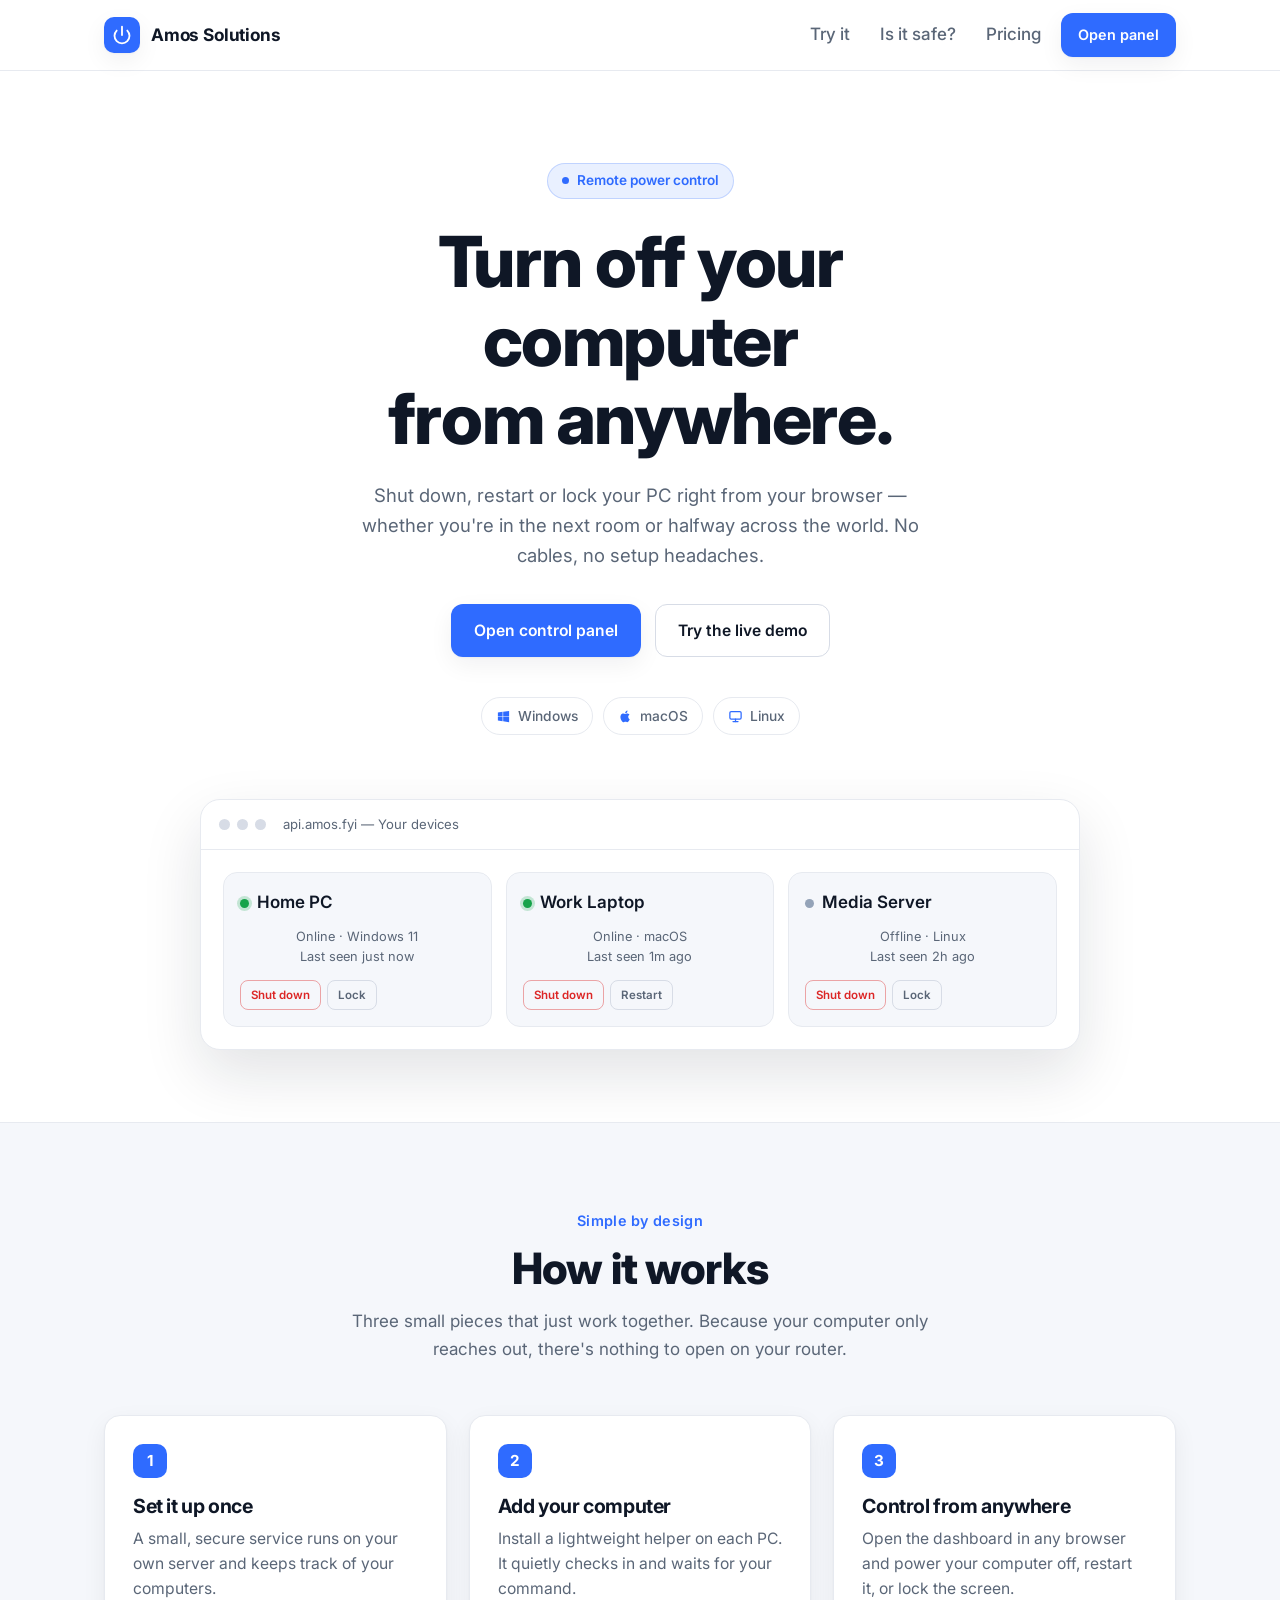
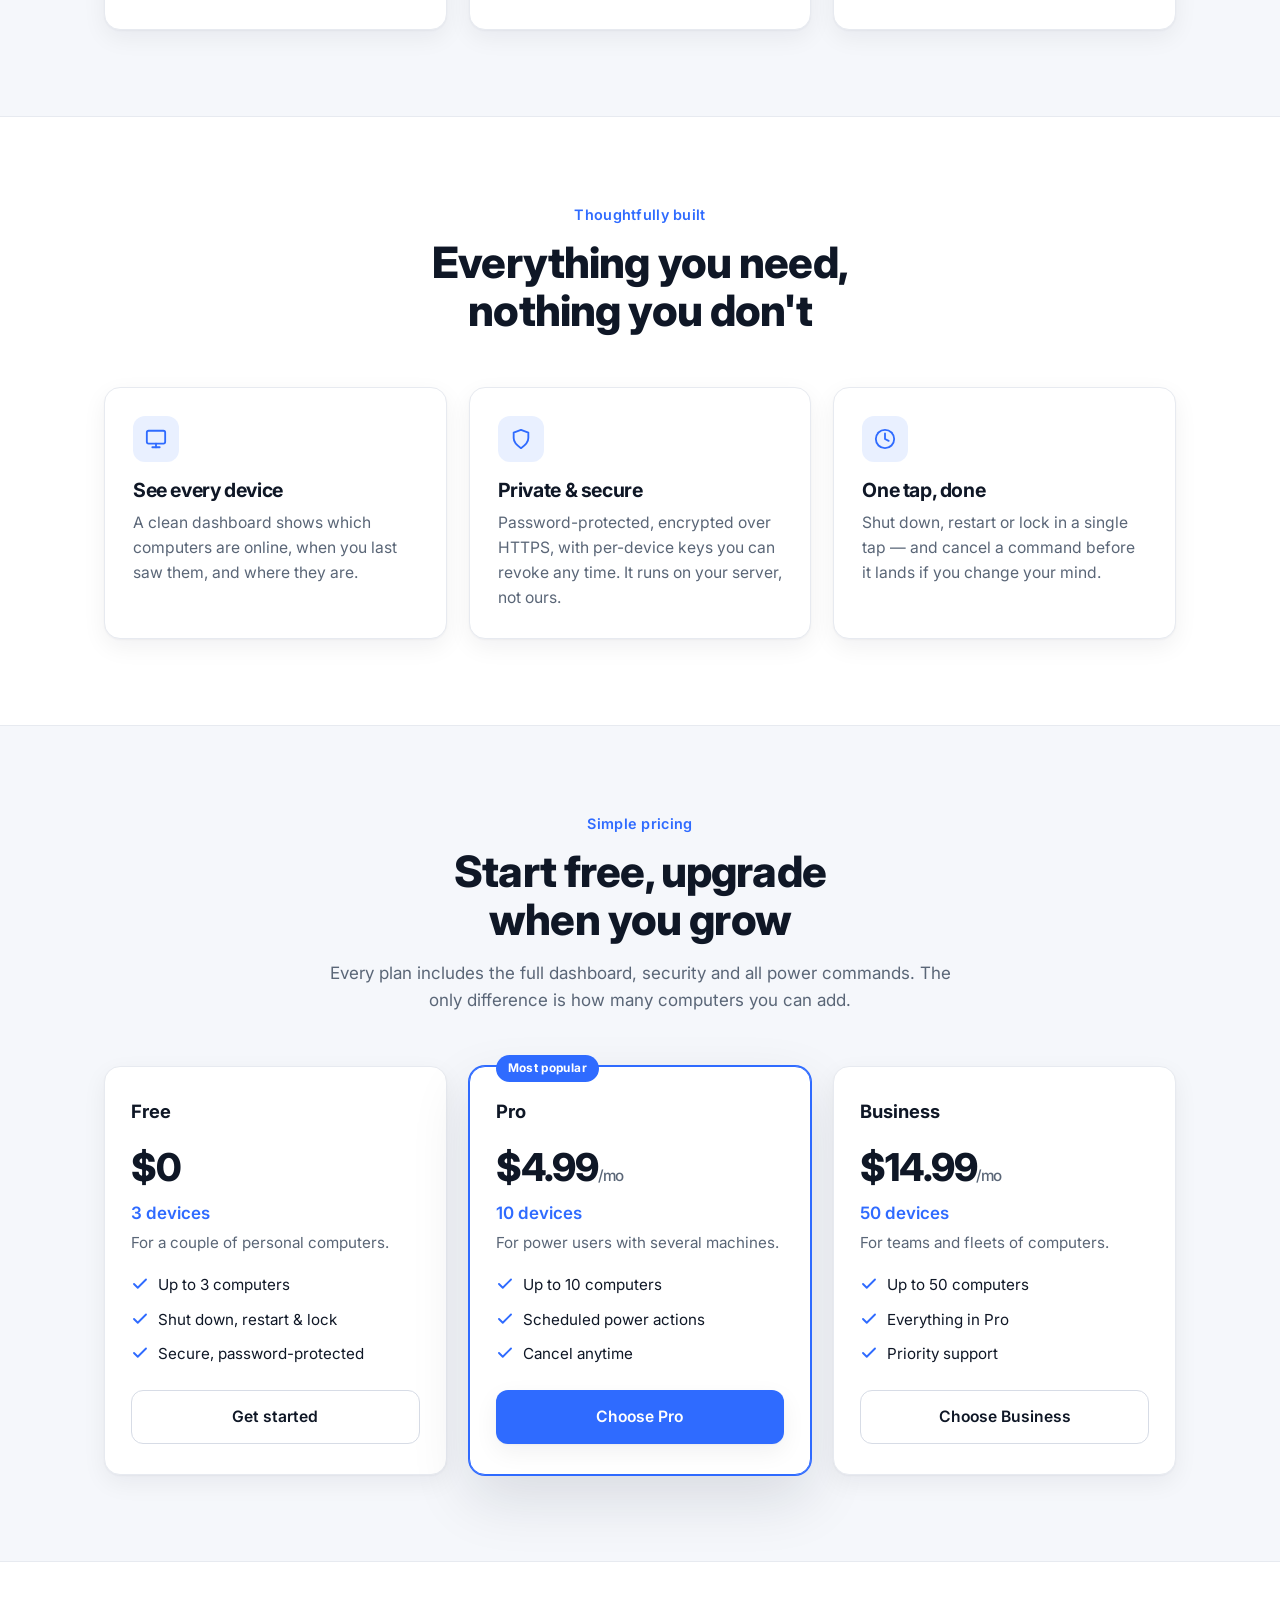
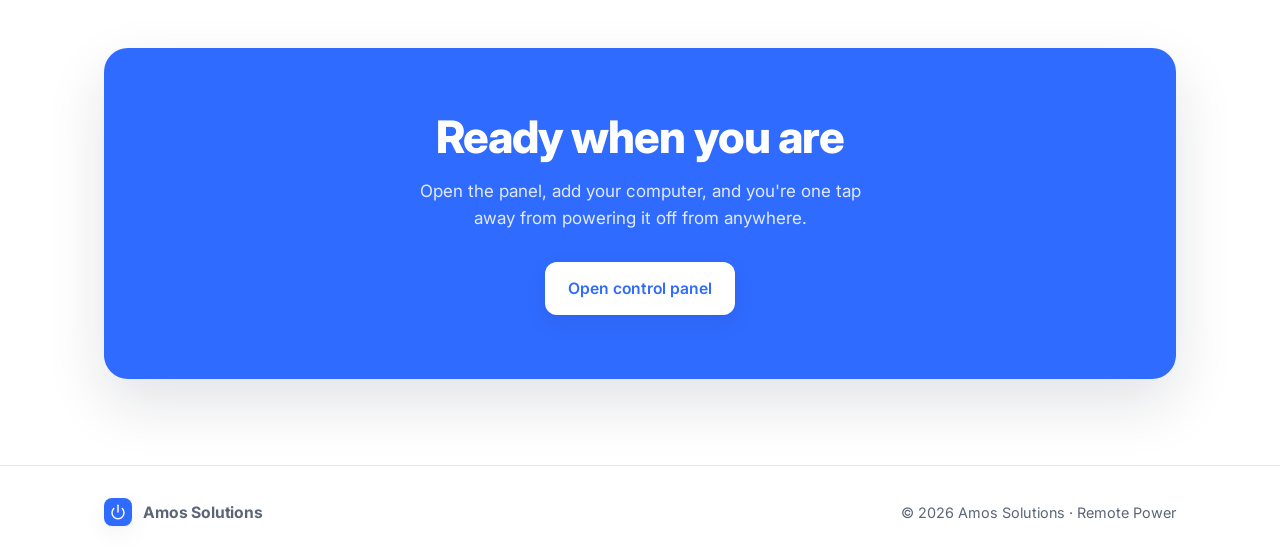
==== website/index.html @ 2cd3c886 "Add interactive "Try it" demo to the site New website/demo.html: a client-side sandbox so visitors c" ====
<!doctype html>
<html lang="en">
<head>
<meta charset="utf-8">
<meta name="viewport" content="width=device-width, initial-scale=1, viewport-fit=cover">
<title>Amos Solutions — Remote Power</title>
<meta name="description" content="Remote Power by Amos Solutions: shut down, restart or lock your computer from anywhere, right from your browser. Simple, secure, cross-platform.">

<link rel="preconnect" href="https://fonts.googleapis.com">
<link rel="preconnect" href="https://fonts.gstatic.com" crossorigin>
<link rel="stylesheet" href="https://fonts.googleapis.com/css2?family=Inter:wght@400;500;600;700;800&display=swap">

<style>
    :root {
        --bg: #ffffff;
        --bg-soft: #f5f7fb;
        --surface: #ffffff;
        --border: #e7eaf0;
        --border-strong: #d7dce6;
        --text: #0f1726;
        --muted: #5a6677;
        --accent: #2f6bff;
        --accent-hover: #1f55e6;
        --accent-soft: rgba(47, 107, 255, 0.10);
        --on: #16a34a;
        --shadow: 0 1px 2px rgba(16, 24, 40, 0.04), 0 8px 24px rgba(16, 24, 40, 0.06);
        --shadow-lg: 0 24px 60px rgba(16, 24, 40, 0.12);
        --radius: 16px;
        --wrap: 1120px;
        --font: "Inter", -apple-system, BlinkMacSystemFont, "Segoe UI", Roboto, sans-serif;
    }

    @media (prefers-color-scheme: dark) {
        :root {
            --bg: #0b0f17;
            --bg-soft: #0f1621;
            --surface: #121a27;
            --border: rgba(255, 255, 255, 0.08);
            --border-strong: rgba(255, 255, 255, 0.16);
            --text: #e9eef6;
            --muted: #9aa7b8;
            --accent: #5b8cff;
            --accent-hover: #7aa2ff;
            --accent-soft: rgba(91, 140, 255, 0.14);
            --shadow: 0 1px 2px rgba(0, 0, 0, 0.3), 0 8px 24px rgba(0, 0, 0, 0.35);
            --shadow-lg: 0 24px 60px rgba(0, 0, 0, 0.5);
        }
    }

    * { box-sizing: border-box; }

    html { scroll-behavior: smooth; }

    body {
        margin: 0;
        background: var(--bg);
        color: var(--text);
        font-family: var(--font);
        font-size: 17px;
        line-height: 1.6;
        -webkit-font-smoothing: antialiased;
        overflow-x: hidden;
    }

    a { color: inherit; text-decoration: none; }
    :focus-visible { outline: 2px solid var(--accent); outline-offset: 3px; border-radius: 8px; }

    h1, h2, h3 { margin: 0; line-height: 1.12; letter-spacing: -0.02em; text-wrap: balance; }

    .wrap { max-width: var(--wrap); margin: 0 auto; padding-inline: 24px; }

    /* ---------- Buttons ---------- */

    .btn {
        display: inline-flex;
        align-items: center;
        justify-content: center;
        gap: 9px;
        font-family: inherit;
        font-weight: 600;
        font-size: 0.98rem;
        padding: 13px 22px;
        border-radius: 12px;
        border: 1px solid transparent;
        cursor: pointer;
        transition: background 0.15s, border-color 0.15s, transform 0.12s, box-shadow 0.15s;
        white-space: nowrap;
    }
    .btn svg { width: 18px; height: 18px; }

    .btn-primary { color: #fff; background: var(--accent); box-shadow: var(--shadow); }
    .btn-primary:hover { background: var(--accent-hover); transform: translateY(-1px); }

    .btn-ghost { color: var(--text); background: var(--surface); border-color: var(--border-strong); }
    .btn-ghost:hover { border-color: var(--accent); color: var(--accent); }

    .btn-sm { padding: 9px 16px; font-size: 0.9rem; }

    /* ---------- Header ---------- */

    header {
        position: sticky;
        top: 0;
        z-index: 20;
        background: color-mix(in srgb, var(--bg) 82%, transparent);
        backdrop-filter: blur(14px);
        border-bottom: 1px solid var(--border);
    }
    .nav { display: flex; align-items: center; justify-content: space-between; height: 70px; }

    .brand { display: flex; align-items: center; gap: 11px; font-weight: 700; font-size: 1.08rem; letter-spacing: -0.01em; }
    .brand .mark {
        display: grid; place-items: center;
        width: 36px; height: 36px; border-radius: 10px;
        color: #fff; background: var(--accent);
        box-shadow: var(--shadow);
    }
    .nav-right { display: flex; align-items: center; gap: 10px; }
    .nav-right .link { color: var(--muted); font-weight: 500; padding: 8px 10px; }
    .nav-right .link:hover { color: var(--text); }

    /* ---------- Hero ---------- */

    .hero { padding: 92px 0 72px; text-align: center; }

    .badge {
        display: inline-flex; align-items: center; gap: 8px;
        padding: 6px 14px; border-radius: 999px;
        background: var(--accent-soft); color: var(--accent);
        font-size: 0.85rem; font-weight: 600;
        border: 1px solid color-mix(in srgb, var(--accent) 22%, transparent);
    }
    .badge .dot { width: 7px; height: 7px; border-radius: 50%; background: var(--accent); }

    .hero h1 {
        font-size: clamp(2.5rem, 6.5vw, 4.4rem);
        font-weight: 800;
        margin: 24px auto 0;
        max-width: 14ch;
    }
    .hero .lede {
        max-width: 600px; margin: 22px auto 0;
        color: var(--muted); font-size: 1.16rem;
    }
    .cta-row { display: flex; flex-wrap: wrap; gap: 14px; justify-content: center; margin-top: 34px; }

    .platforms {
        display: flex; flex-wrap: wrap; gap: 10px; justify-content: center;
        margin-top: 40px;
    }
    .chip {
        display: inline-flex; align-items: center; gap: 7px;
        padding: 7px 14px; border-radius: 999px;
        border: 1px solid var(--border); background: var(--surface);
        color: var(--muted); font-size: 0.86rem; font-weight: 500;
    }
    .chip svg { width: 15px; height: 15px; color: var(--accent); }

    /* ---------- App preview mock ---------- */

    .preview {
        max-width: 880px; margin: 64px auto 0;
        background: var(--surface);
        border: 1px solid var(--border);
        border-radius: 20px;
        box-shadow: var(--shadow-lg);
        overflow: hidden;
    }
    .preview-bar {
        display: flex; align-items: center; gap: 7px;
        padding: 14px 18px; border-bottom: 1px solid var(--border);
    }
    .preview-bar i { width: 11px; height: 11px; border-radius: 50%; background: var(--border-strong); display: inline-block; }
    .preview-bar span { margin-left: 10px; color: var(--muted); font-size: 0.82rem; }
    .preview-body { padding: 22px; display: grid; gap: 14px; grid-template-columns: repeat(3, 1fr); }
    .mini {
        border: 1px solid var(--border); border-radius: 14px; padding: 16px;
        background: var(--bg-soft);
    }
    .mini .top { display: flex; align-items: center; gap: 8px; font-weight: 600; margin-bottom: 10px; }
    .mini .live { width: 9px; height: 9px; border-radius: 50%; background: var(--on); box-shadow: 0 0 0 3px color-mix(in srgb, var(--on) 22%, transparent); }
    .mini .meta { color: var(--muted); font-size: 0.8rem; line-height: 1.6; }
    .mini .btns { display: flex; gap: 6px; margin-top: 12px; }
    .mini .tag { font-size: 0.72rem; font-weight: 600; padding: 5px 10px; border-radius: 8px; border: 1px solid var(--border-strong); color: var(--muted); }
    .mini .tag.danger { color: #dc2626; border-color: color-mix(in srgb, #dc2626 40%, transparent); }

    /* ---------- Sections ---------- */

    section.block { padding: 86px 0; }
    section.alt { background: var(--bg-soft); border-block: 1px solid var(--border); }

    .section-head { text-align: center; max-width: 640px; margin: 0 auto 52px; }
    .section-head .kicker { color: var(--accent); font-weight: 600; font-size: 0.9rem; letter-spacing: 0.02em; }
    .section-head h2 { font-size: clamp(1.9rem, 4.5vw, 2.7rem); font-weight: 800; margin-top: 12px; }
    .section-head p { color: var(--muted); margin: 16px 0 0; }

    .grid3 { display: grid; gap: 22px; grid-template-columns: repeat(3, 1fr); }

    .card {
        background: var(--surface); border: 1px solid var(--border);
        border-radius: var(--radius); padding: 28px; box-shadow: var(--shadow);
    }
    .card .ic {
        width: 46px; height: 46px; border-radius: 12px;
        display: grid; place-items: center;
        background: var(--accent-soft); color: var(--accent);
        margin-bottom: 18px;
    }
    .card h3 { font-size: 1.22rem; font-weight: 700; margin-bottom: 8px; }
    .card p { color: var(--muted); margin: 0; font-size: 0.98rem; }

    .step-num {
        display: inline-grid; place-items: center;
        width: 34px; height: 34px; border-radius: 10px;
        background: var(--accent); color: #fff;
        font-weight: 700; font-size: 0.95rem; margin-bottom: 18px;
    }

    /* ---------- Pricing ---------- */

    .price-grid { display: grid; gap: 22px; grid-template-columns: repeat(3, 1fr); align-items: stretch; }

    .tier {
        position: relative;
        background: var(--surface);
        border: 1px solid var(--border);
        border-radius: var(--radius);
        padding: 30px 26px;
        box-shadow: var(--shadow);
        display: flex;
        flex-direction: column;
    }
    .tier.featured { border-color: var(--accent); box-shadow: 0 0 0 1px var(--accent), var(--shadow-lg); }
    .tier .flag {
        position: absolute; top: -12px; left: 26px;
        background: var(--accent); color: #fff;
        font-size: 0.74rem; font-weight: 700; letter-spacing: 0.03em;
        padding: 4px 12px; border-radius: 999px;
    }
    .tier .t-name { font-weight: 700; font-size: 1.15rem; }
    .tier .t-price { font-size: 2.4rem; font-weight: 800; letter-spacing: -0.03em; margin: 10px 0 2px; }
    .tier .t-price span { font-size: 0.95rem; font-weight: 500; color: var(--muted); }
    .tier .t-devices { color: var(--accent); font-weight: 600; margin-bottom: 4px; }
    .tier .t-blurb { color: var(--muted); font-size: 0.95rem; }
    .tier ul { list-style: none; padding: 0; margin: 18px 0 24px; display: grid; gap: 10px; }
    .tier li { display: flex; align-items: flex-start; gap: 9px; color: var(--text); font-size: 0.95rem; }
    .tier li svg { width: 18px; height: 18px; color: var(--accent); flex-shrink: 0; margin-top: 2px; }
    .tier .btn { margin-top: auto; width: 100%; }

    @media (max-width: 820px) { .price-grid { grid-template-columns: 1fr; } }

    /* ---------- Final CTA ---------- */

    .cta-band {
        text-align: center;
        background: var(--accent);
        border-radius: 24px;
        padding: 64px 28px;
        box-shadow: var(--shadow-lg);
    }
    .cta-band h2 { color: #fff; font-size: clamp(1.9rem, 4.5vw, 2.8rem); font-weight: 800; }
    .cta-band p { color: rgba(255, 255, 255, 0.86); max-width: 480px; margin: 16px auto 30px; }
    .cta-band .btn-primary { background: #fff; color: var(--accent); }
    .cta-band .btn-primary:hover { background: #f1f4ff; }

    /* ---------- Footer ---------- */

    footer { border-top: 1px solid var(--border); padding: 32px 0; color: var(--muted); font-size: 0.9rem; }
    .foot { display: flex; justify-content: space-between; align-items: center; flex-wrap: wrap; gap: 12px; }
    .foot .brand { font-size: 0.98rem; }
    .foot .mark { width: 28px; height: 28px; border-radius: 8px; }

    @media (max-width: 820px) {
        .grid3 { grid-template-columns: 1fr; }
        .preview-body { grid-template-columns: 1fr; }
        .nav-right .hide-sm { display: none; }
        .hero { padding: 64px 0 48px; }
        section.block { padding: 60px 0; }
    }
</style>
</head>
<body>

<header>
    <div class="wrap nav">
        <a class="brand" href="#">
            <span class="mark">
                <svg width="20" height="20" viewBox="0 0 24 24" fill="none" stroke="currentColor"
                     stroke-width="2.2" stroke-linecap="round" stroke-linejoin="round">
                    <path d="M18.36 6.64a9 9 0 1 1-12.73 0"></path><line x1="12" y1="2" x2="12" y2="12"></line>
                </svg>
            </span>
            Amos Solutions
        </a>
        <div class="nav-right">
            <a class="link hide-sm" href="demo.html">Try it</a>
            <a class="link hide-sm" href="how-it-works.html">Is it safe?</a>
            <a class="link hide-sm" href="#pricing">Pricing</a>
            <a class="btn btn-primary btn-sm" href="https://api.amos.fyi">Open panel</a>
        </div>
    </div>
</header>

<main>
    <section class="hero">
        <div class="wrap">
            <span class="badge"><span class="dot"></span> Remote power control</span>
            <h1>Turn off your computer from anywhere.</h1>
            <p class="lede">
                Shut down, restart or lock your PC right from your browser — whether
                you're in the next room or halfway across the world. No cables, no
                setup headaches.
            </p>
            <div class="cta-row">
                <a class="btn btn-primary" href="https://api.amos.fyi">Open control panel</a>
                <a class="btn btn-ghost" href="demo.html">Try the live demo</a>
            </div>
            <div class="platforms">
                <span class="chip">
                    <svg viewBox="0 0 24 24" fill="currentColor"><path d="M3 5.5 10.5 4.4v7.1H3zM3 12.5h7.5v7.1L3 18.5zM11.5 4.2 21 3v8.5h-9.5zM11.5 12.5H21V21l-9.5-1.3z"/></svg>
                    Windows
                </span>
                <span class="chip">
                    <svg viewBox="0 0 24 24" fill="currentColor"><path d="M16.3 12.5c0-2.3 1.9-3.4 2-3.5-1.1-1.6-2.8-1.8-3.4-1.8-1.4-.1-2.8.9-3.5.9s-1.8-.8-3-.8c-1.5 0-3 .9-3.8 2.3-1.6 2.8-.4 7 1.2 9.3.8 1.1 1.7 2.4 2.9 2.3 1.2 0 1.6-.8 3-.8s1.8.8 3 .7c1.2 0 2-1.1 2.8-2.2.9-1.3 1.2-2.5 1.3-2.6-.1 0-2.4-1-2.4-3.6zM14.3 5.4c.6-.8 1-1.9.9-3-1 0-2.1.7-2.8 1.5-.6.7-1.1 1.8-.9 2.9 1.1.1 2.2-.6 2.8-1.4z"/></svg>
                    macOS
                </span>
                <span class="chip">
                    <svg viewBox="0 0 24 24" fill="none" stroke="currentColor" stroke-width="2" stroke-linecap="round" stroke-linejoin="round"><rect x="3" y="4" width="18" height="12" rx="2"/><line x1="8" y1="20" x2="16" y2="20"/><line x1="12" y1="16" x2="12" y2="20"/></svg>
                    Linux
                </span>
            </div>

            <!-- lightweight product preview -->
            <div class="preview" aria-hidden="true">
                <div class="preview-bar">
                    <i></i><i></i><i></i>
                    <span>api.amos.fyi — Your devices</span>
                </div>
                <div class="preview-body">
                    <div class="mini">
                        <div class="top"><span class="live"></span> Home PC</div>
                        <div class="meta">Online · Windows 11<br>Last seen just now</div>
                        <div class="btns"><span class="tag danger">Shut down</span><span class="tag">Lock</span></div>
                    </div>
                    <div class="mini">
                        <div class="top"><span class="live"></span> Work Laptop</div>
                        <div class="meta">Online · macOS<br>Last seen 1m ago</div>
                        <div class="btns"><span class="tag danger">Shut down</span><span class="tag">Restart</span></div>
                    </div>
                    <div class="mini">
                        <div class="top"><span class="live" style="background:#94a3b8;box-shadow:none"></span> Media Server</div>
                        <div class="meta">Offline · Linux<br>Last seen 2h ago</div>
                        <div class="btns"><span class="tag danger">Shut down</span><span class="tag">Lock</span></div>
                    </div>
                </div>
            </div>
        </div>
    </section>

    <section class="block alt" id="how">
        <div class="wrap">
            <div class="section-head">
                <div class="kicker">Simple by design</div>
                <h2>How it works</h2>
                <p>Three small pieces that just work together. Because your computer
                   only reaches out, there's nothing to open on your router.</p>
            </div>
            <div class="grid3">
                <div class="card">
                    <div class="step-num">1</div>
                    <h3>Set it up once</h3>
                    <p>A small, secure service runs on your own server and keeps track
                       of your computers.</p>
                </div>
                <div class="card">
                    <div class="step-num">2</div>
                    <h3>Add your computer</h3>
                    <p>Install a lightweight helper on each PC. It quietly checks in and
                       waits for your command.</p>
                </div>
                <div class="card">
                    <div class="step-num">3</div>
                    <h3>Control from anywhere</h3>
                    <p>Open the dashboard in any browser and power your computer off,
                       restart it, or lock the screen.</p>
                </div>
            </div>
        </div>
    </section>

    <section class="block" id="features">
        <div class="wrap">
            <div class="section-head">
                <div class="kicker">Thoughtfully built</div>
                <h2>Everything you need, nothing you don't</h2>
            </div>
            <div class="grid3">
                <div class="card">
                    <div class="ic">
                        <svg width="22" height="22" viewBox="0 0 24 24" fill="none" stroke="currentColor" stroke-width="2" stroke-linecap="round" stroke-linejoin="round"><rect x="2" y="3" width="20" height="14" rx="2"/><line x1="8" y1="21" x2="16" y2="21"/><line x1="12" y1="17" x2="12" y2="21"/></svg>
                    </div>
                    <h3>See every device</h3>
                    <p>A clean dashboard shows which computers are online, when you last
                       saw them, and where they are.</p>
                </div>
                <div class="card">
                    <div class="ic">
                        <svg width="22" height="22" viewBox="0 0 24 24" fill="none" stroke="currentColor" stroke-width="2" stroke-linecap="round" stroke-linejoin="round"><path d="M12 2 4 5v6c0 5 3.5 8 8 11 4.5-3 8-6 8-11V5l-8-3z"/></svg>
                    </div>
                    <h3>Private &amp; secure</h3>
                    <p>Password-protected, encrypted over HTTPS, with per-device keys you
                       can revoke any time. It runs on your server, not ours.</p>
                </div>
                <div class="card">
                    <div class="ic">
                        <svg width="22" height="22" viewBox="0 0 24 24" fill="none" stroke="currentColor" stroke-width="2" stroke-linecap="round" stroke-linejoin="round"><circle cx="12" cy="12" r="10"/><polyline points="12 6 12 12 16 14"/></svg>
                    </div>
                    <h3>One tap, done</h3>
                    <p>Shut down, restart or lock in a single tap — and cancel a command
                       before it lands if you change your mind.</p>
                </div>
            </div>
        </div>
    </section>

    <section class="block alt" id="pricing">
        <div class="wrap">
            <div class="section-head">
                <div class="kicker">Simple pricing</div>
                <h2>Start free, upgrade when you grow</h2>
                <p>Every plan includes the full dashboard, security and all power
                   commands. The only difference is how many computers you can add.</p>
            </div>
            <div class="price-grid">
                <div class="tier">
                    <div class="t-name">Free</div>
                    <div class="t-price">$0</div>
                    <div class="t-devices">3 devices</div>
                    <div class="t-blurb">For a couple of personal computers.</div>
                    <ul>
                        <li><svg viewBox="0 0 24 24" fill="none" stroke="currentColor" stroke-width="2.5" stroke-linecap="round" stroke-linejoin="round"><polyline points="20 6 9 17 4 12"/></svg> Up to 3 computers</li>
                        <li><svg viewBox="0 0 24 24" fill="none" stroke="currentColor" stroke-width="2.5" stroke-linecap="round" stroke-linejoin="round"><polyline points="20 6 9 17 4 12"/></svg> Shut down, restart &amp; lock</li>
                        <li><svg viewBox="0 0 24 24" fill="none" stroke="currentColor" stroke-width="2.5" stroke-linecap="round" stroke-linejoin="round"><polyline points="20 6 9 17 4 12"/></svg> Secure, password-protected</li>
                    </ul>
                    <a class="btn btn-ghost" href="https://api.amos.fyi/register">Get started</a>
                </div>
                <div class="tier featured">
                    <span class="flag">Most popular</span>
                    <div class="t-name">Pro</div>
                    <div class="t-price">$4.99<span>/mo</span></div>
                    <div class="t-devices">10 devices</div>
                    <div class="t-blurb">For power users with several machines.</div>
                    <ul>
                        <li><svg viewBox="0 0 24 24" fill="none" stroke="currentColor" stroke-width="2.5" stroke-linecap="round" stroke-linejoin="round"><polyline points="20 6 9 17 4 12"/></svg> Up to 10 computers</li>
                        <li><svg viewBox="0 0 24 24" fill="none" stroke="currentColor" stroke-width="2.5" stroke-linecap="round" stroke-linejoin="round"><polyline points="20 6 9 17 4 12"/></svg> Scheduled power actions</li>
                        <li><svg viewBox="0 0 24 24" fill="none" stroke="currentColor" stroke-width="2.5" stroke-linecap="round" stroke-linejoin="round"><polyline points="20 6 9 17 4 12"/></svg> Cancel anytime</li>
                    </ul>
                    <a class="btn btn-primary" href="https://api.amos.fyi/register">Choose Pro</a>
                </div>
                <div class="tier">
                    <div class="t-name">Business</div>
                    <div class="t-price">$14.99<span>/mo</span></div>
                    <div class="t-devices">50 devices</div>
                    <div class="t-blurb">For teams and fleets of computers.</div>
                    <ul>
                        <li><svg viewBox="0 0 24 24" fill="none" stroke="currentColor" stroke-width="2.5" stroke-linecap="round" stroke-linejoin="round"><polyline points="20 6 9 17 4 12"/></svg> Up to 50 computers</li>
                        <li><svg viewBox="0 0 24 24" fill="none" stroke="currentColor" stroke-width="2.5" stroke-linecap="round" stroke-linejoin="round"><polyline points="20 6 9 17 4 12"/></svg> Everything in Pro</li>
                        <li><svg viewBox="0 0 24 24" fill="none" stroke="currentColor" stroke-width="2.5" stroke-linecap="round" stroke-linejoin="round"><polyline points="20 6 9 17 4 12"/></svg> Priority support</li>
                    </ul>
                    <a class="btn btn-ghost" href="https://api.amos.fyi/register">Choose Business</a>
                </div>
            </div>
        </div>
    </section>

    <section class="block">
        <div class="wrap">
            <div class="cta-band">
                <h2>Ready when you are</h2>
                <p>Open the panel, add your computer, and you're one tap away from
                   powering it off from anywhere.</p>
                <a class="btn btn-primary" href="https://api.amos.fyi">Open control panel</a>
            </div>
        </div>
    </section>
</main>

<footer>
    <div class="wrap foot">
        <div class="brand">
            <span class="mark">
                <svg width="16" height="16" viewBox="0 0 24 24" fill="none" stroke="currentColor" stroke-width="2.2" stroke-linecap="round" stroke-linejoin="round"><path d="M18.36 6.64a9 9 0 1 1-12.73 0"></path><line x1="12" y1="2" x2="12" y2="12"></line></svg>
            </span>
            Amos Solutions
        </div>
        <div>© 2026 Amos Solutions · Remote Power</div>
    </div>
</footer>

</body>
</html>
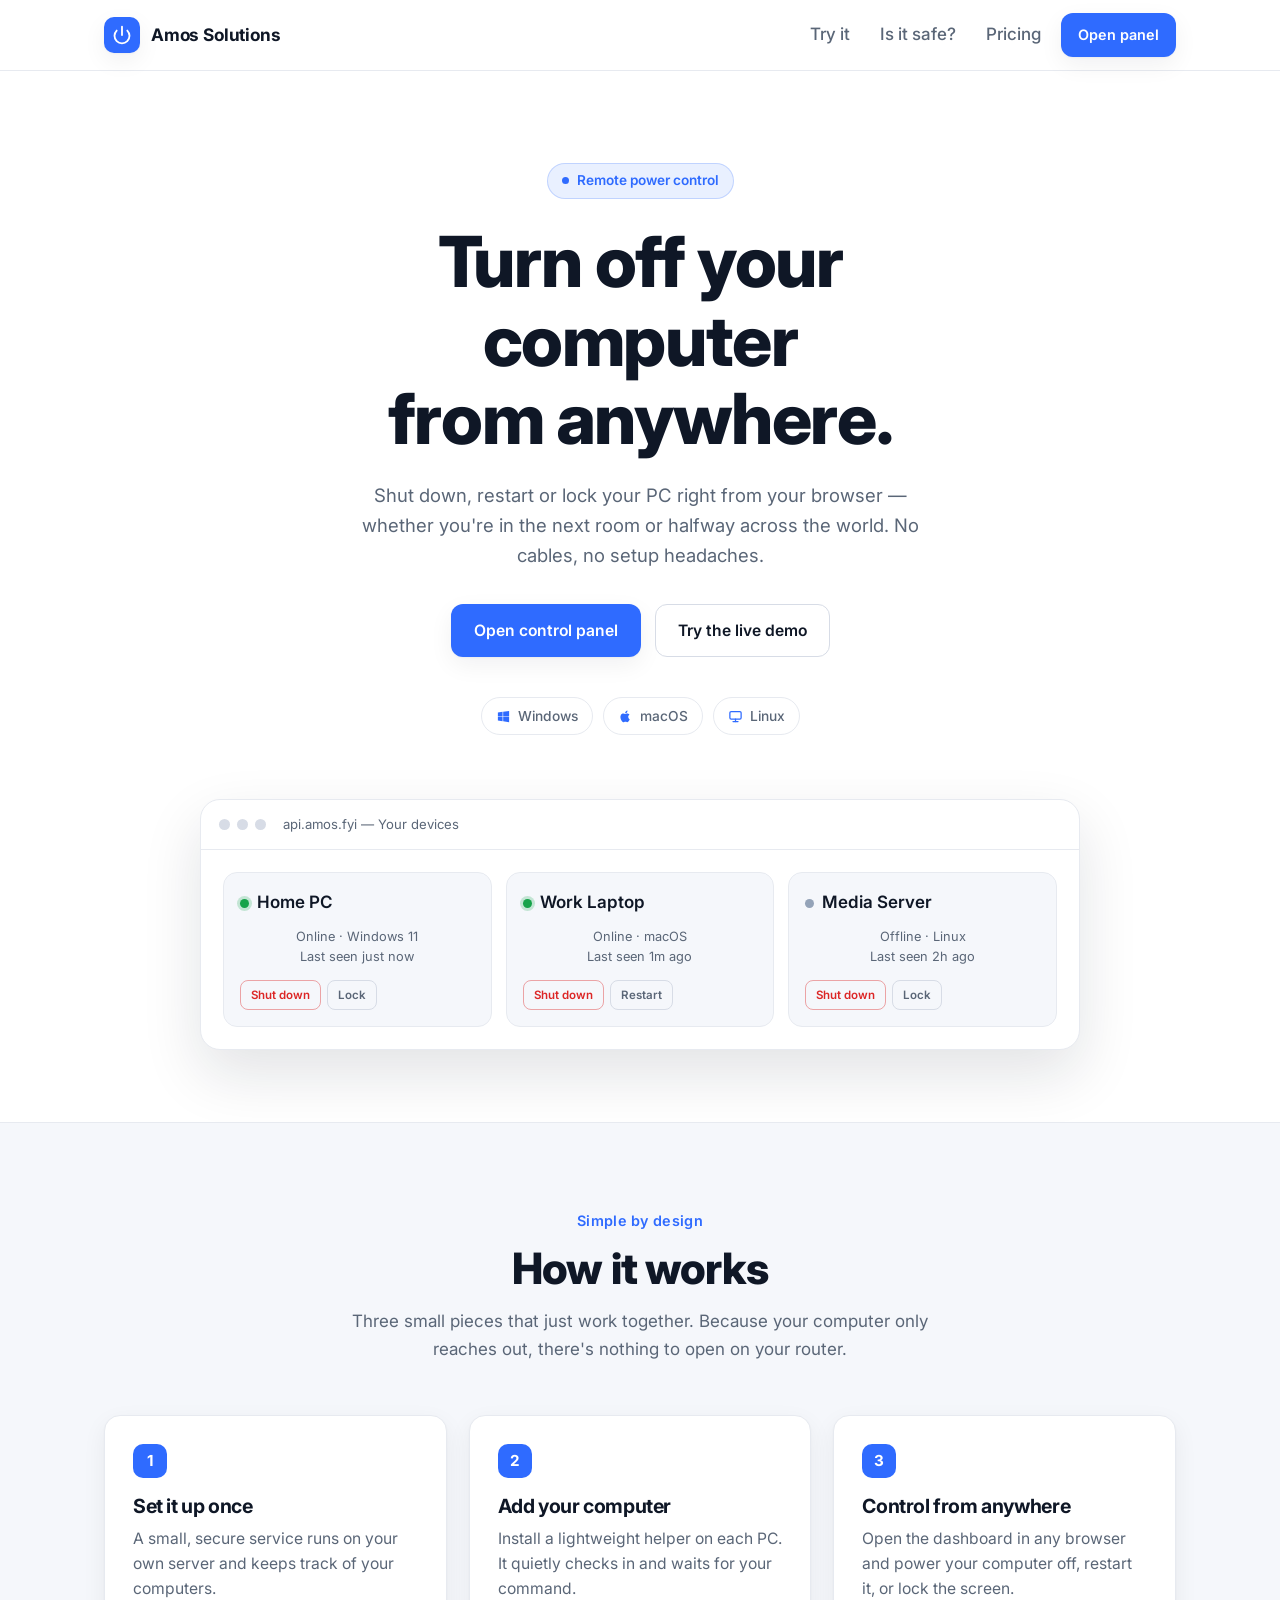
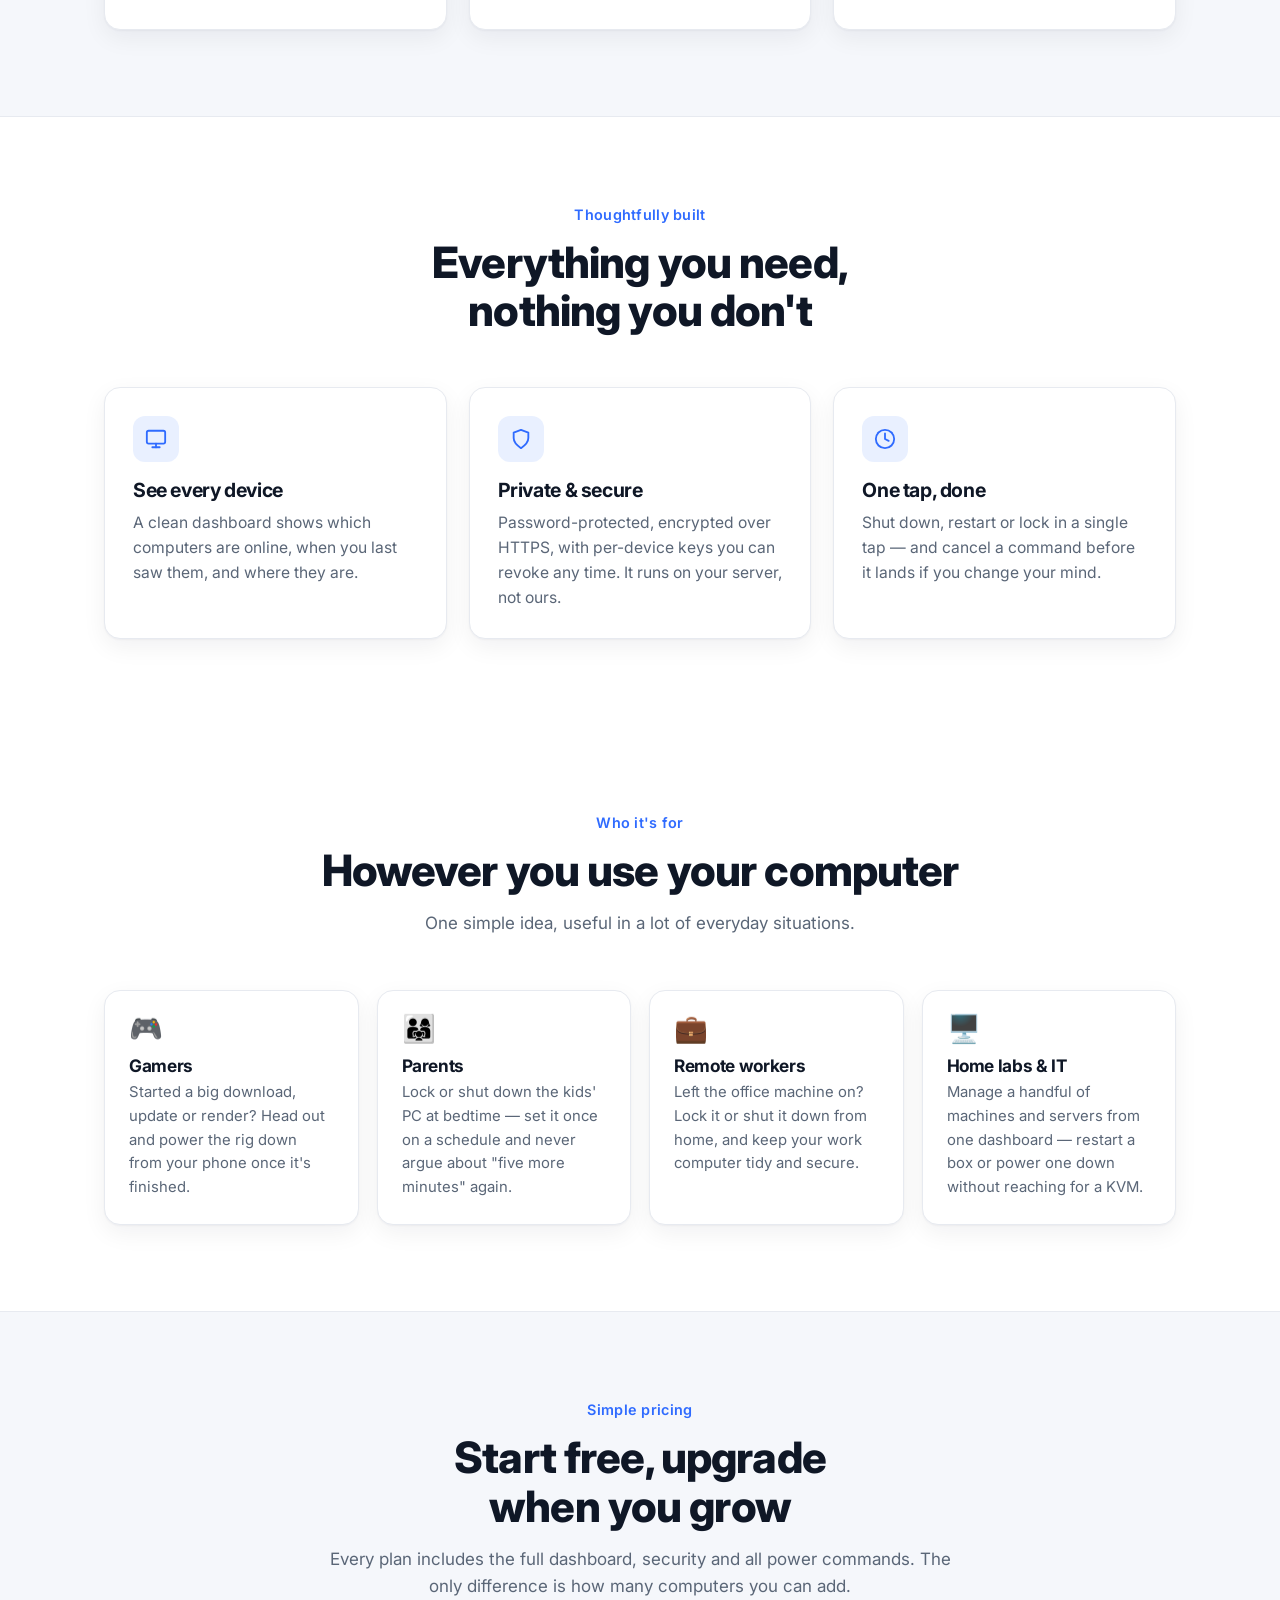
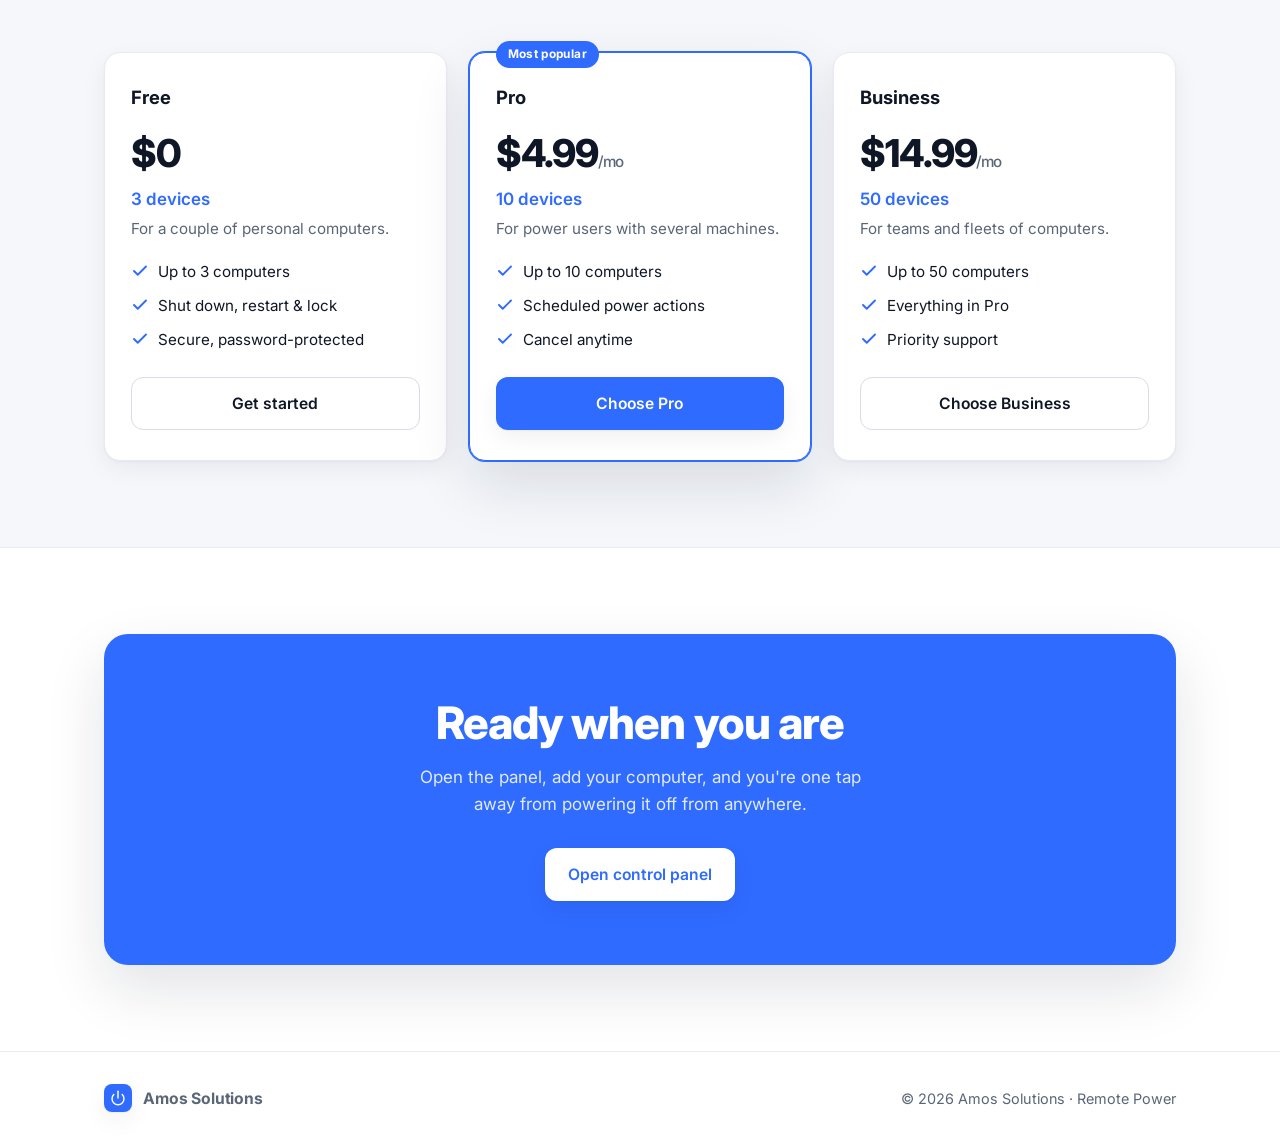
==== commit 85081b7a: "Add share previews, analytics hook, and a use-cases section Get the site ready to convert traffic be" ====
--- a/website/index.html
+++ b/website/index.html
@@ -3,6 +3,19 @@
 <head>
 <meta charset="utf-8">
 <meta name="viewport" content="width=device-width, initial-scale=1, viewport-fit=cover">
+    <link rel="icon" href="data:image/svg+xml,%3Csvg xmlns='http://www.w3.org/2000/svg' viewBox='0 0 24 24' fill='none' stroke='%232f6bff' stroke-width='2.4' stroke-linecap='round' stroke-linejoin='round'%3E%3Cpath d='M18.36 6.64a9 9 0 1 1-12.73 0'/%3E%3Cline x1='12' y1='2' x2='12' y2='12'/%3E%3C/svg%3E">
+    <meta property="og:type" content="website">
+    <meta property="og:site_name" content="Amos Solutions">
+    <meta property="og:title" content="Remote Power — Turn off your PC from anywhere">
+    <meta property="og:description" content="Shut down, restart or lock your computer from anywhere, right in your browser. Free plan, works behind any home router, encrypted.">
+    <meta property="og:url" content="https://amos.fyi/">
+    <meta property="og:image" content="https://amos.fyi/og.png">
+    <meta property="og:image:width" content="1200">
+    <meta property="og:image:height" content="630">
+    <meta name="twitter:card" content="summary_large_image">
+    <meta name="twitter:title" content="Remote Power — Turn off your PC from anywhere">
+    <meta name="twitter:description" content="Shut down, restart or lock your computer from anywhere, right in your browser. Free plan, works behind any home router, encrypted.">
+    <meta name="twitter:image" content="https://amos.fyi/og.png">
 <title>Amos Solutions — Remote Power</title>
 <meta name="description" content="Remote Power by Amos Solutions: shut down, restart or lock your computer from anywhere, right from your browser. Simple, secure, cross-platform.">
 
@@ -216,6 +229,19 @@
         font-weight: 700; font-size: 0.95rem; margin-bottom: 18px;
     }
 
+    /* ---------- Use cases ---------- */
+
+    .uc-grid { display: grid; gap: 18px; grid-template-columns: repeat(4, 1fr); }
+    .uc {
+        background: var(--surface); border: 1px solid var(--border);
+        border-radius: var(--radius); padding: 24px; box-shadow: var(--shadow);
+    }
+    .uc .emoji { font-size: 1.7rem; line-height: 1; margin-bottom: 14px; }
+    .uc h3 { font-size: 1.08rem; font-weight: 700; margin-bottom: 6px; }
+    .uc p { color: var(--muted); margin: 0; font-size: 0.93rem; }
+    @media (max-width: 900px) { .uc-grid { grid-template-columns: repeat(2, 1fr); } }
+    @media (max-width: 520px) { .uc-grid { grid-template-columns: 1fr; } }
+
     /* ---------- Pricing ---------- */
 
     .price-grid { display: grid; gap: 22px; grid-template-columns: repeat(3, 1fr); align-items: stretch; }
@@ -423,6 +449,42 @@
         </div>
     </section>
 
+    <section class="block" id="use-cases">
+        <div class="wrap">
+            <div class="section-head">
+                <div class="kicker">Who it's for</div>
+                <h2>However you use your computer</h2>
+                <p>One simple idea, useful in a lot of everyday situations.</p>
+            </div>
+            <div class="uc-grid">
+                <div class="uc">
+                    <div class="emoji">🎮</div>
+                    <h3>Gamers</h3>
+                    <p>Started a big download, update or render? Head out and power the
+                       rig down from your phone once it's finished.</p>
+                </div>
+                <div class="uc">
+                    <div class="emoji">👨‍👩‍👧</div>
+                    <h3>Parents</h3>
+                    <p>Lock or shut down the kids' PC at bedtime — set it once on a
+                       schedule and never argue about "five more minutes" again.</p>
+                </div>
+                <div class="uc">
+                    <div class="emoji">💼</div>
+                    <h3>Remote workers</h3>
+                    <p>Left the office machine on? Lock it or shut it down from home,
+                       and keep your work computer tidy and secure.</p>
+                </div>
+                <div class="uc">
+                    <div class="emoji">🖥️</div>
+                    <h3>Home labs &amp; IT</h3>
+                    <p>Manage a handful of machines and servers from one dashboard —
+                       restart a box or power one down without reaching for a KVM.</p>
+                </div>
+            </div>
+        </div>
+    </section>
+
     <section class="block alt" id="pricing">
         <div class="wrap">
             <div class="section-head">
@@ -497,5 +559,12 @@
     </div>
 </footer>
 
+    <!-- Privacy-friendly analytics via Cloudflare Web Analytics.
+         You're already on Cloudflare: either enable it in the dashboard
+         (Analytics -> Web Analytics) with one click, or paste your token below
+         and uncomment this snippet.
+    <script defer src="https://static.cloudflareinsights.com/beacon.min.js"
+            data-cf-beacon='{"token": "YOUR_CLOUDFLARE_TOKEN"}'></script>
+    -->
 </body>
 </html>
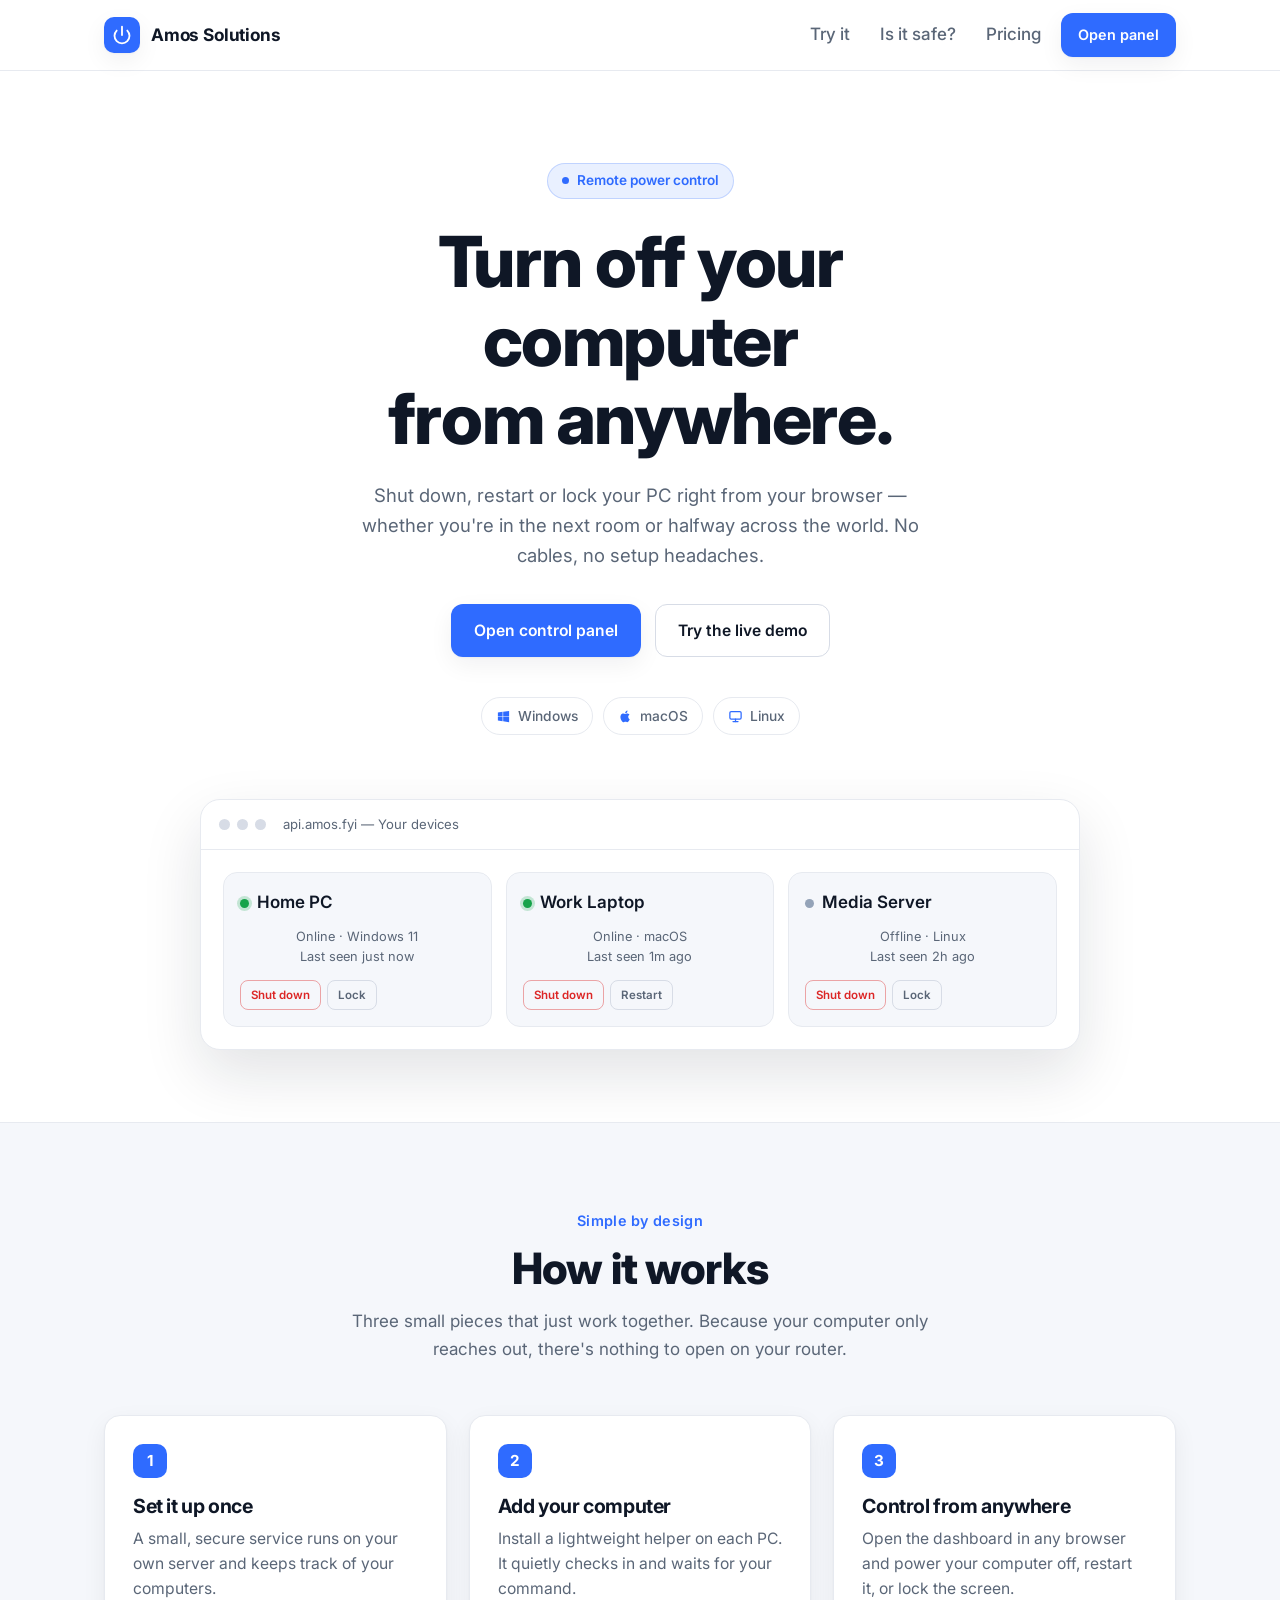
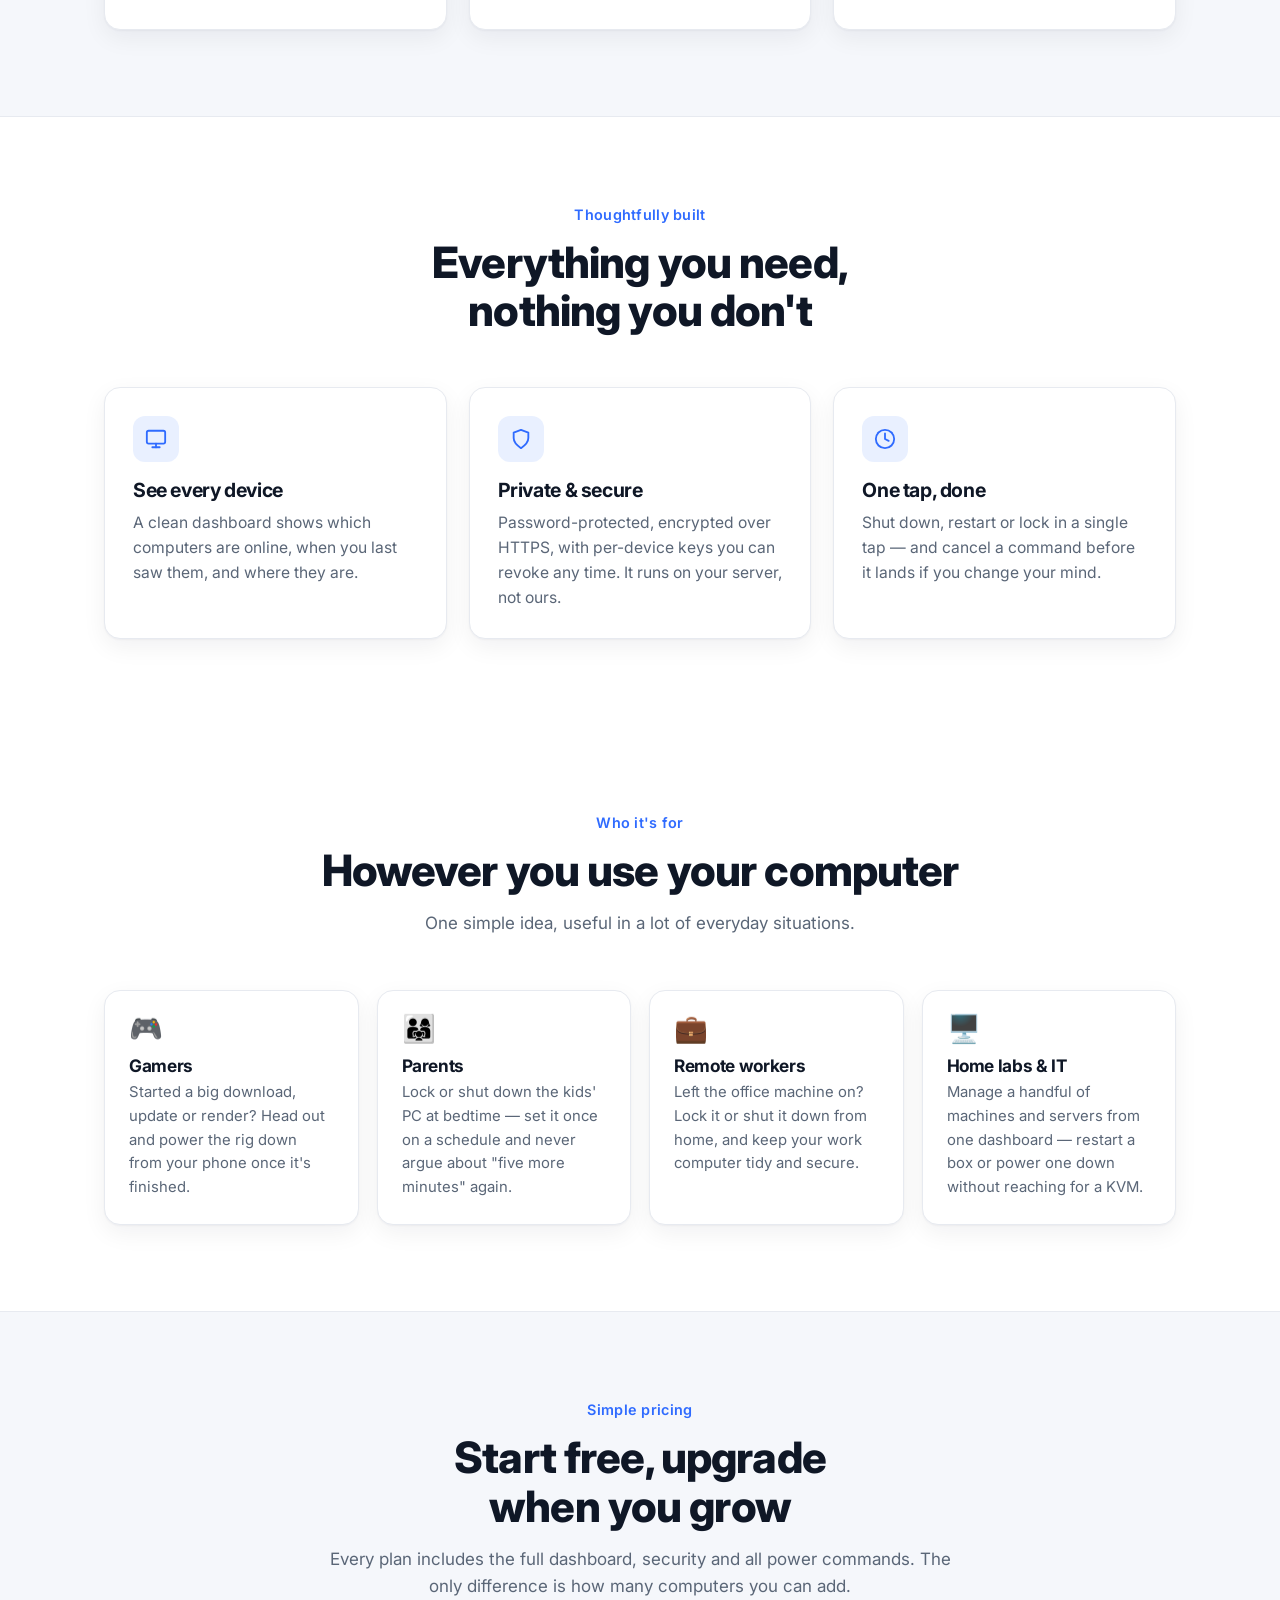
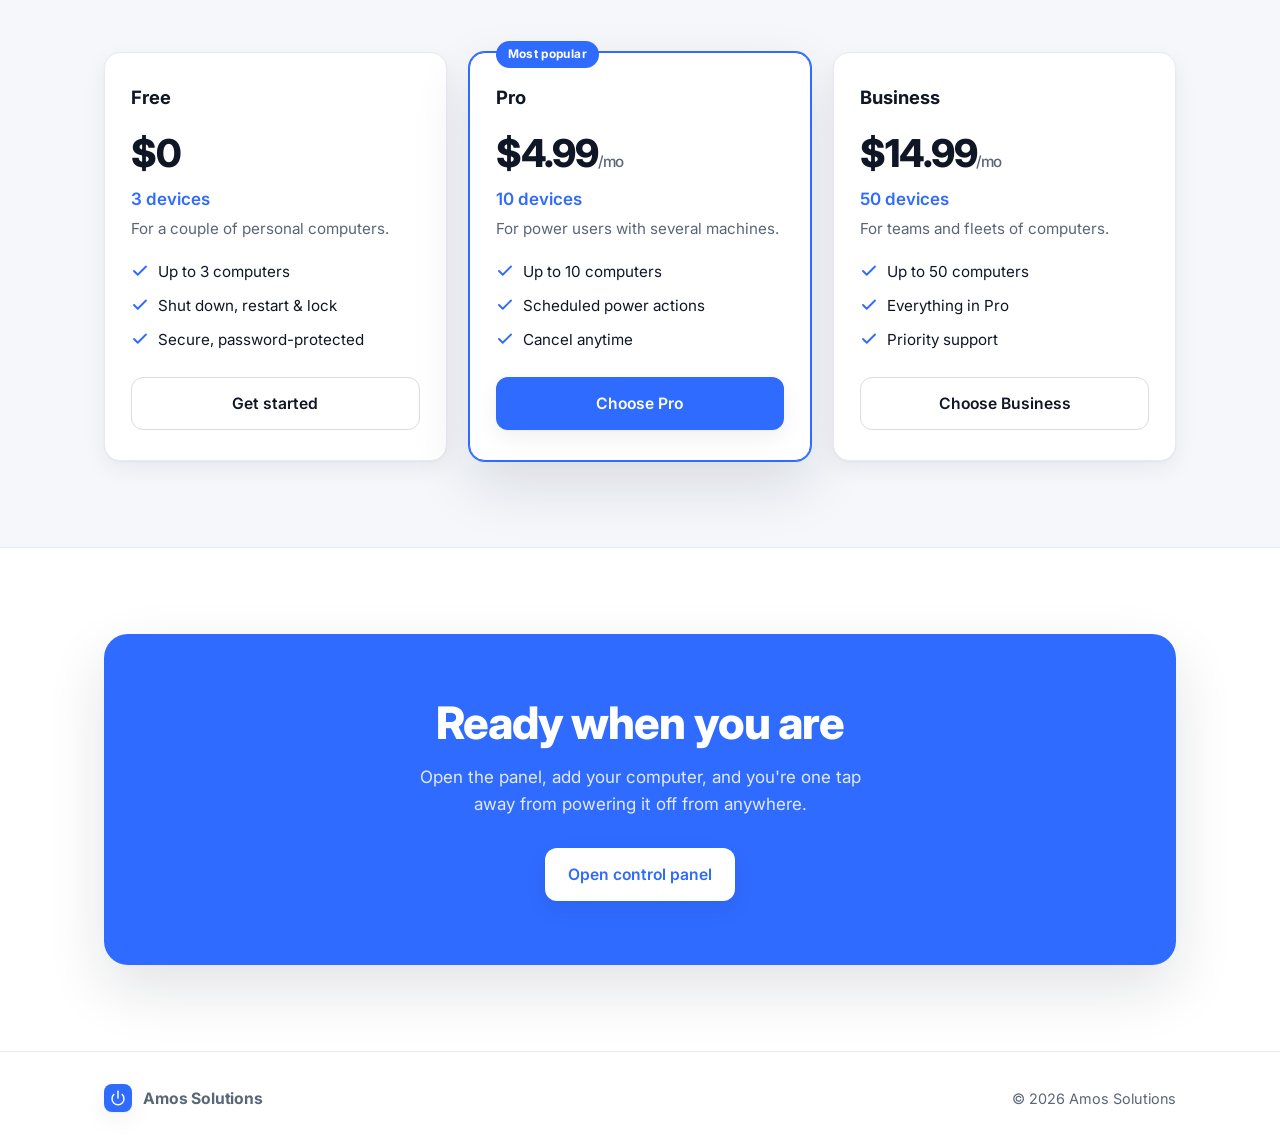
==== commit 1303c4e2: "Rebrand UI text from "Remote Power" to "Amos Solutions" Replace the visible product name across the " ====
--- a/website/index.html
+++ b/website/index.html
@@ -6,24 +6,35 @@
     <link rel="icon" href="data:image/svg+xml,%3Csvg xmlns='http://www.w3.org/2000/svg' viewBox='0 0 24 24' fill='none' stroke='%232f6bff' stroke-width='2.4' stroke-linecap='round' stroke-linejoin='round'%3E%3Cpath d='M18.36 6.64a9 9 0 1 1-12.73 0'/%3E%3Cline x1='12' y1='2' x2='12' y2='12'/%3E%3C/svg%3E">
     <meta property="og:type" content="website">
     <meta property="og:site_name" content="Amos Solutions">
-    <meta property="og:title" content="Remote Power — Turn off your PC from anywhere">
+    <meta property="og:title" content="Amos Solutions — Turn off your PC from anywhere">
     <meta property="og:description" content="Shut down, restart or lock your computer from anywhere, right in your browser. Free plan, works behind any home router, encrypted.">
     <meta property="og:url" content="https://amos.fyi/">
     <meta property="og:image" content="https://amos.fyi/og.png">
     <meta property="og:image:width" content="1200">
     <meta property="og:image:height" content="630">
     <meta name="twitter:card" content="summary_large_image">
-    <meta name="twitter:title" content="Remote Power — Turn off your PC from anywhere">
+    <meta name="twitter:title" content="Amos Solutions — Turn off your PC from anywhere">
     <meta name="twitter:description" content="Shut down, restart or lock your computer from anywhere, right in your browser. Free plan, works behind any home router, encrypted.">
     <meta name="twitter:image" content="https://amos.fyi/og.png">
-<title>Amos Solutions — Remote Power</title>
-<meta name="description" content="Remote Power by Amos Solutions: shut down, restart or lock your computer from anywhere, right from your browser. Simple, secure, cross-platform.">
+<title>Amos Solutions</title>
+<meta name="description" content="Amos Solutions: shut down, restart or lock your computer from anywhere, right from your browser. Simple, secure, cross-platform.">
 
 <link rel="preconnect" href="https://fonts.googleapis.com">
 <link rel="preconnect" href="https://fonts.gstatic.com" crossorigin>
 <link rel="stylesheet" href="https://fonts.googleapis.com/css2?family=Inter:wght@400;500;600;700;800&display=swap">
 
 <style>
+    /* --- Smooth cross-page transitions (View Transitions API) --- */
+    @view-transition { navigation: auto; }
+    @media (prefers-reduced-motion: no-preference) {
+        ::view-transition-old(root) { animation: vtOut 0.22s ease both; }
+        ::view-transition-new(root) {
+            animation: vtIn 0.36s cubic-bezier(0.22, 0.61, 0.36, 1) both;
+        }
+        @keyframes vtOut { to { opacity: 0; } }
+        @keyframes vtIn { from { opacity: 0; transform: translateY(14px) scale(0.995); } }
+    }
+
     :root {
         --bg: #ffffff;
         --bg-soft: #f5f7fb;
@@ -555,7 +566,7 @@
             </span>
             Amos Solutions
         </div>
-        <div>© 2026 Amos Solutions · Remote Power</div>
+        <div>© 2026 Amos Solutions</div>
     </div>
 </footer>
 
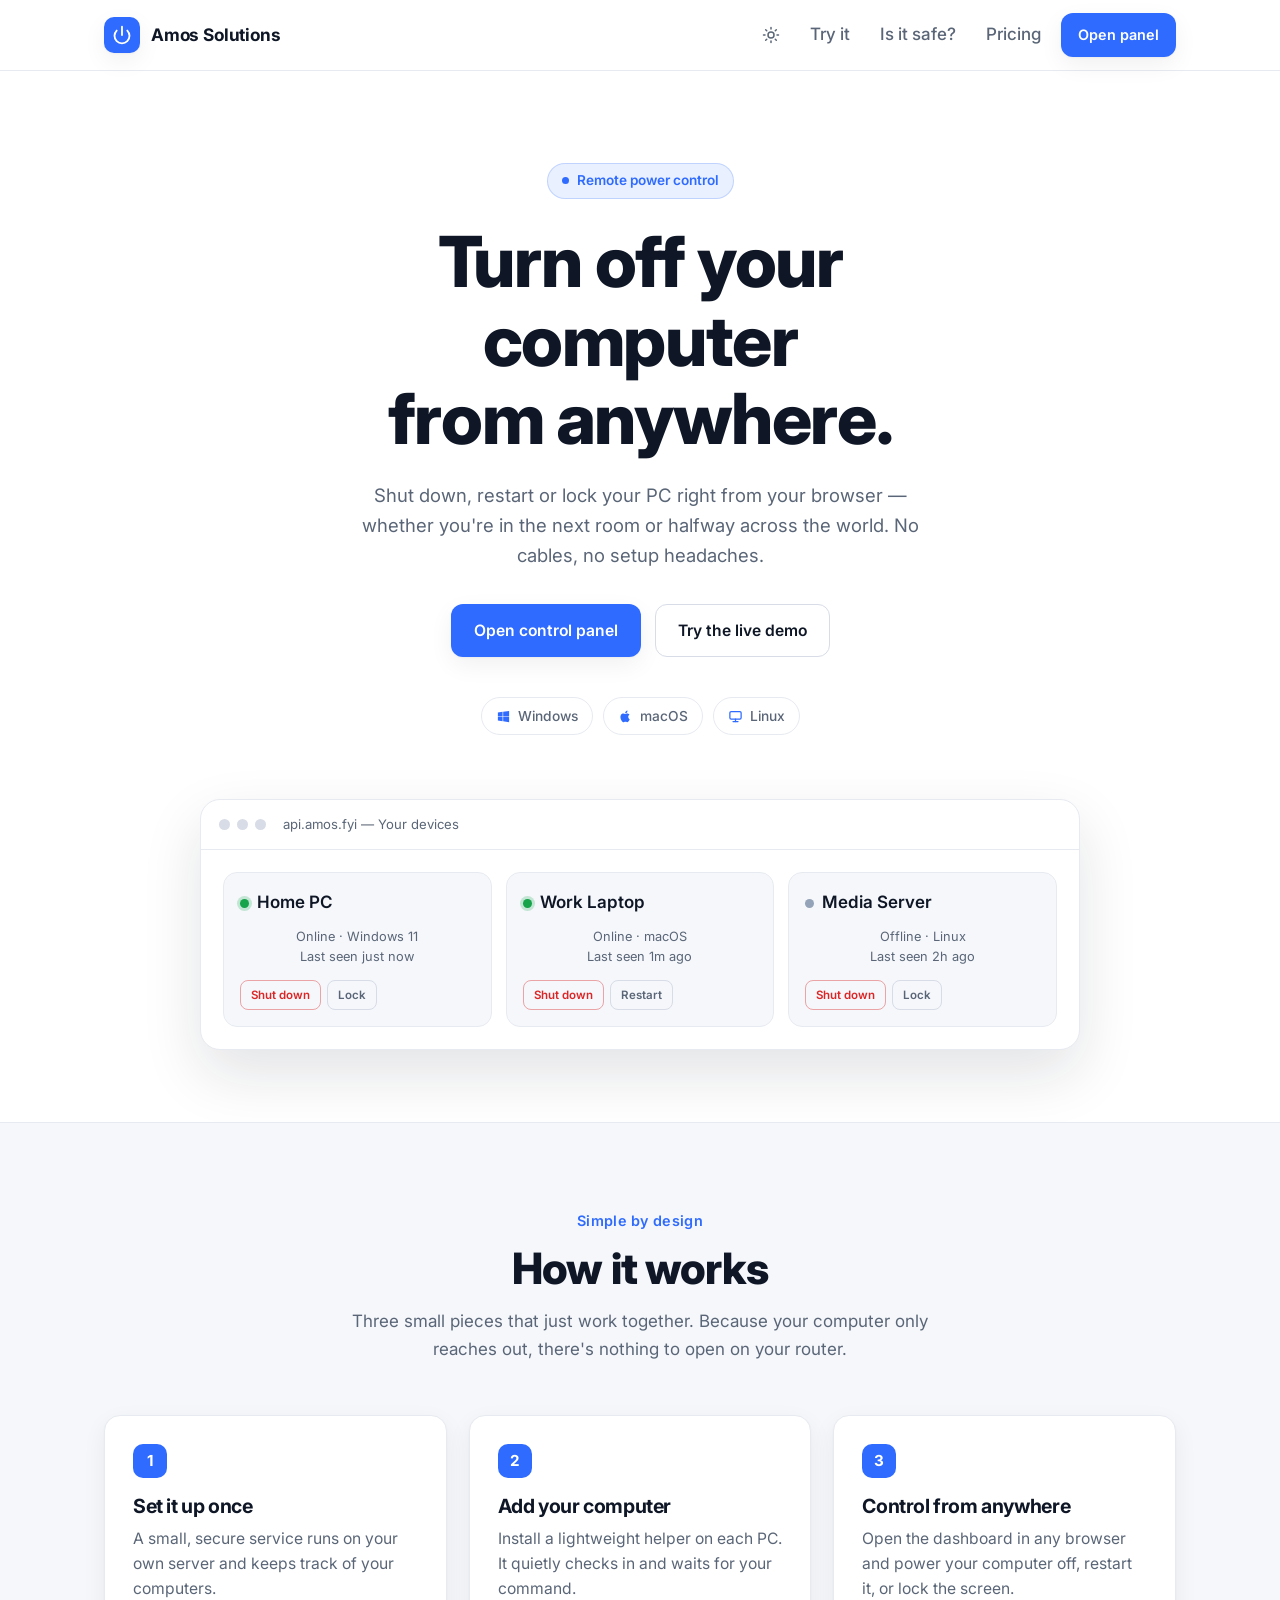
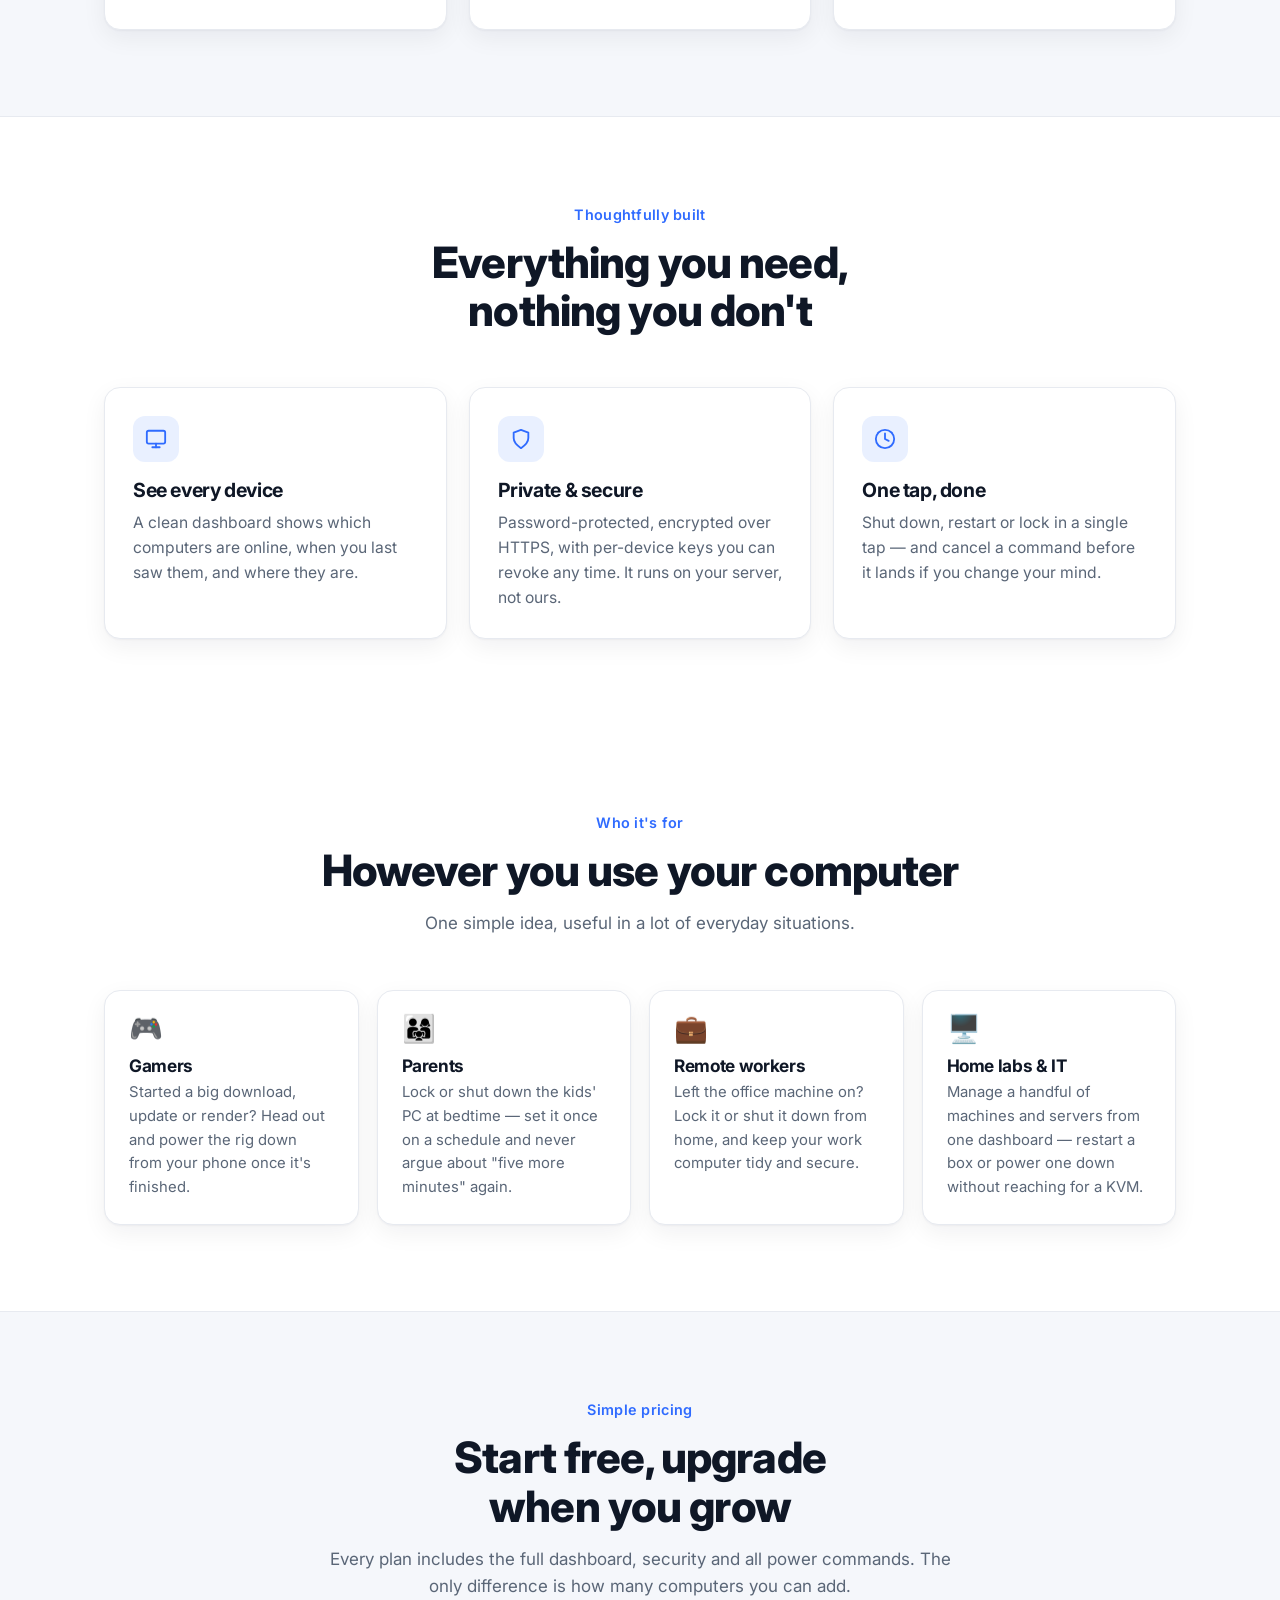
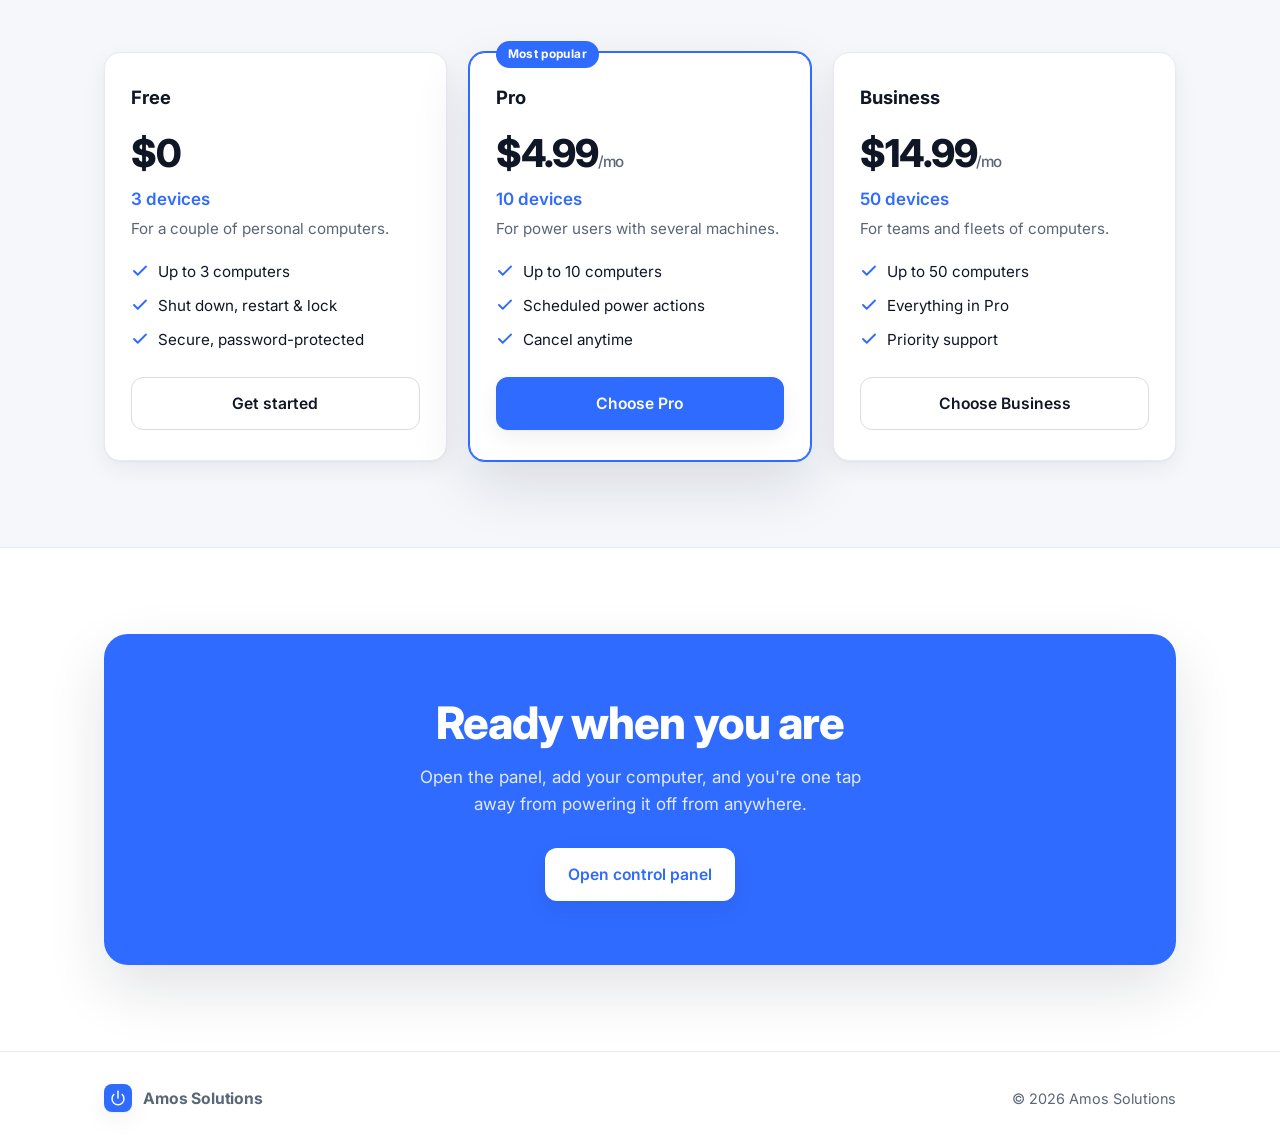
==== commit 1ecc6110: "Default to light mode with a dark-mode toggle Switch every page to a light default palette and add a" ====
--- a/website/index.html
+++ b/website/index.html
@@ -3,6 +3,7 @@
 <head>
 <meta charset="utf-8">
 <meta name="viewport" content="width=device-width, initial-scale=1, viewport-fit=cover">
+<script>(function(){try{var t=localStorage.getItem('amos-theme')||'light';document.documentElement.setAttribute('data-theme',t);}catch(e){}})();</script>
     <link rel="icon" href="data:image/svg+xml,%3Csvg xmlns='http://www.w3.org/2000/svg' viewBox='0 0 24 24' fill='none' stroke='%232f6bff' stroke-width='2.4' stroke-linecap='round' stroke-linejoin='round'%3E%3Cpath d='M18.36 6.64a9 9 0 1 1-12.73 0'/%3E%3Cline x1='12' y1='2' x2='12' y2='12'/%3E%3C/svg%3E">
     <meta property="og:type" content="website">
     <meta property="og:site_name" content="Amos Solutions">
@@ -54,8 +55,7 @@
         --font: "Inter", -apple-system, BlinkMacSystemFont, "Segoe UI", Roboto, sans-serif;
     }
 
-    @media (prefers-color-scheme: dark) {
-        :root {
+    :root[data-theme="dark"] {
             --bg: #0b0f17;
             --bg-soft: #0f1621;
             --surface: #121a27;
@@ -68,7 +68,6 @@
             --accent-soft: rgba(91, 140, 255, 0.14);
             --shadow: 0 1px 2px rgba(0, 0, 0, 0.3), 0 8px 24px rgba(0, 0, 0, 0.35);
             --shadow-lg: 0 24px 60px rgba(0, 0, 0, 0.5);
-        }
     }
 
     * { box-sizing: border-box; }
@@ -314,6 +313,12 @@
         .hero { padding: 64px 0 48px; }
         section.block { padding: 60px 0; }
     }
+
+    .theme-toggle { display: grid; place-items: center; width: 38px; height: 38px; border-radius: 10px;
+        color: var(--muted); background: transparent; border: 1px solid transparent; cursor: pointer; transition: all 0.15s; }
+    .theme-toggle:hover { color: var(--text); background: var(--bg-soft); border-color: var(--border); }
+    .theme-toggle .moon { display: none; } .theme-toggle .sun { display: block; }
+    :root[data-theme="dark"] .theme-toggle .moon { display: block; } :root[data-theme="dark"] .theme-toggle .sun { display: none; }
 </style>
 </head>
 <body>
@@ -330,6 +335,7 @@
             Amos Solutions
         </a>
         <div class="nav-right">
+            <button class="theme-toggle" data-theme-toggle aria-label="Toggle dark mode" title="Light / dark"><svg class="sun" width="18" height="18" viewBox="0 0 24 24" fill="none" stroke="currentColor" stroke-width="2" stroke-linecap="round" stroke-linejoin="round"><circle cx="12" cy="12" r="4"/><path d="M12 2v2M12 20v2M4.9 4.9l1.4 1.4M17.7 17.7l1.4 1.4M2 12h2M20 12h2M4.9 19.1l1.4-1.4M17.7 6.3l1.4-1.4"/></svg><svg class="moon" width="18" height="18" viewBox="0 0 24 24" fill="none" stroke="currentColor" stroke-width="2" stroke-linecap="round" stroke-linejoin="round"><path d="M21 12.8A9 9 0 1 1 11.2 3 7 7 0 0 0 21 12.8z"/></svg></button>
             <a class="link hide-sm" href="demo.html">Try it</a>
             <a class="link hide-sm" href="how-it-works.html">Is it safe?</a>
             <a class="link hide-sm" href="#pricing">Pricing</a>
@@ -577,5 +583,7 @@
     <script defer src="https://static.cloudflareinsights.com/beacon.min.js"
             data-cf-beacon='{"token": "YOUR_CLOUDFLARE_TOKEN"}'></script>
     -->
+
+<script>document.addEventListener('DOMContentLoaded',function(){document.querySelectorAll('[data-theme-toggle]').forEach(function(b){b.addEventListener('click',function(){var d=document.documentElement,n=d.getAttribute('data-theme')==='dark'?'light':'dark';d.setAttribute('data-theme',n);try{localStorage.setItem('amos-theme',n);}catch(e){}});});});</script>
 </body>
 </html>
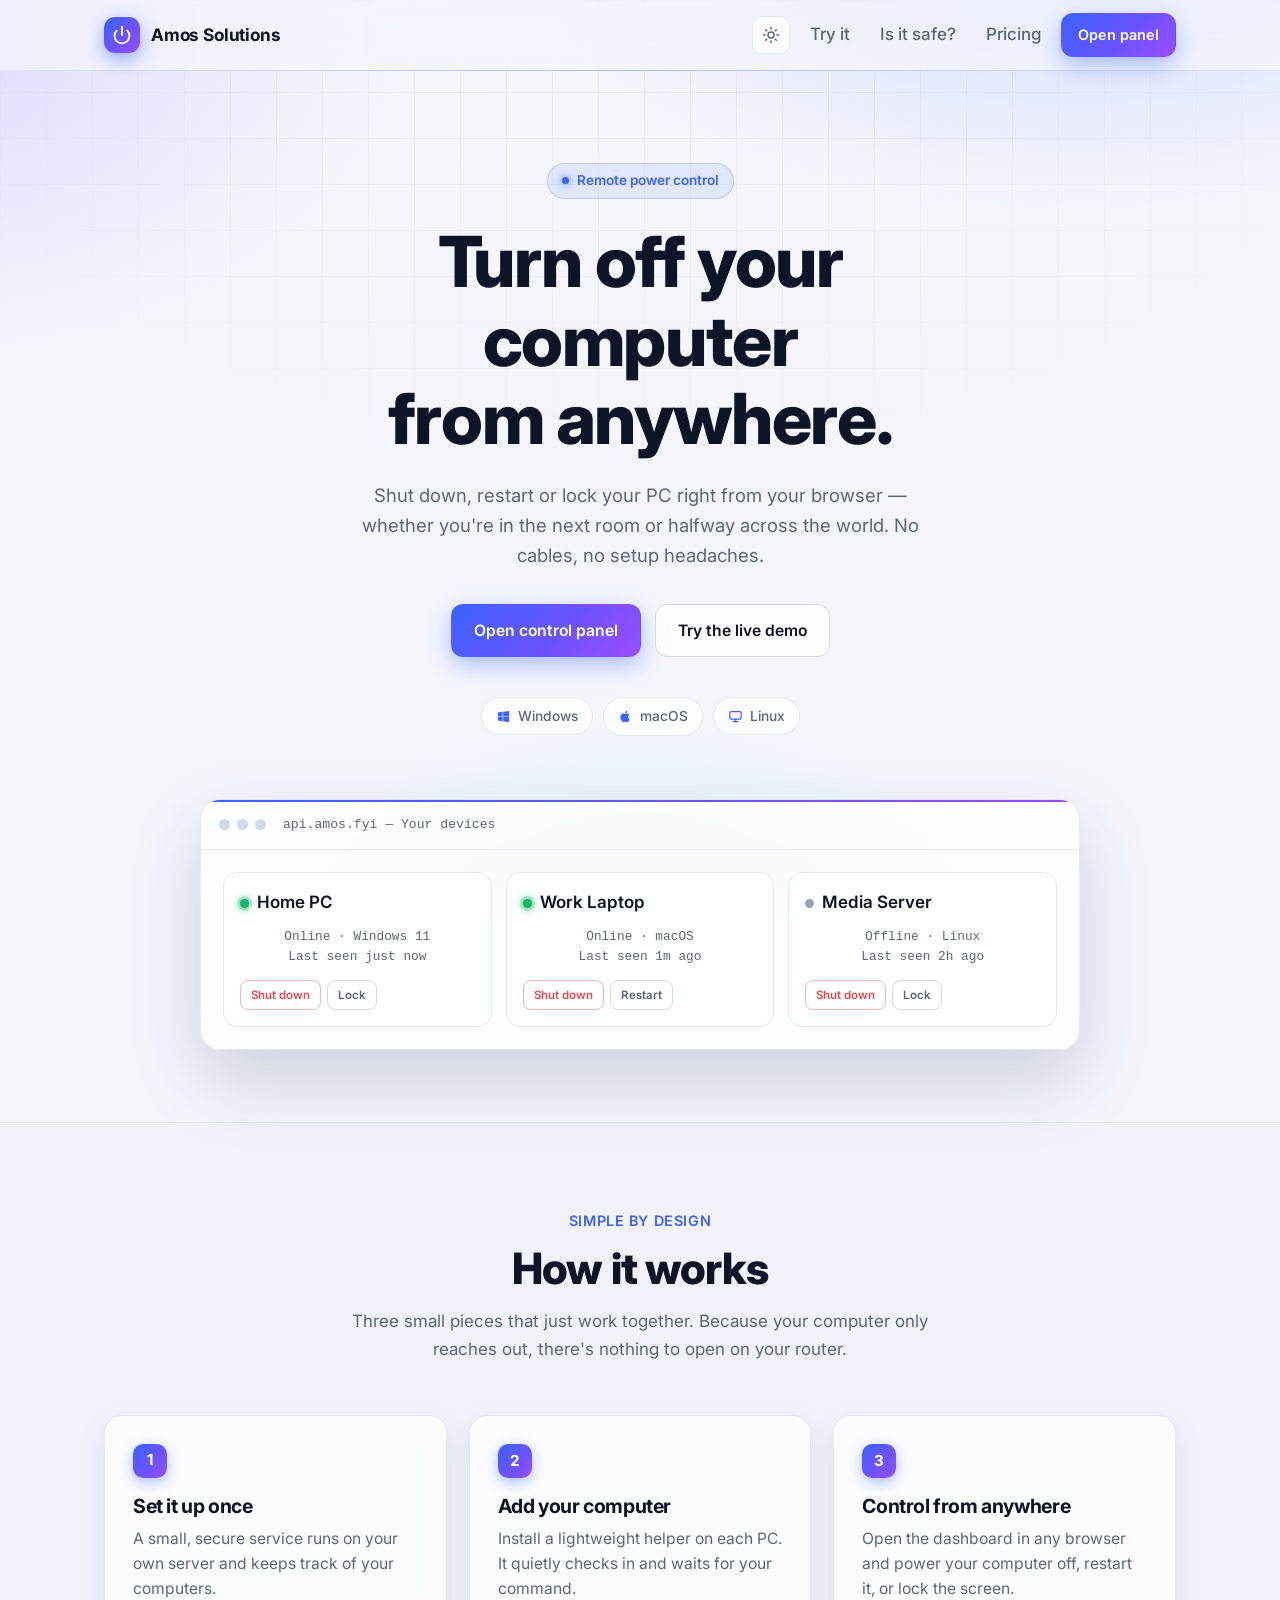
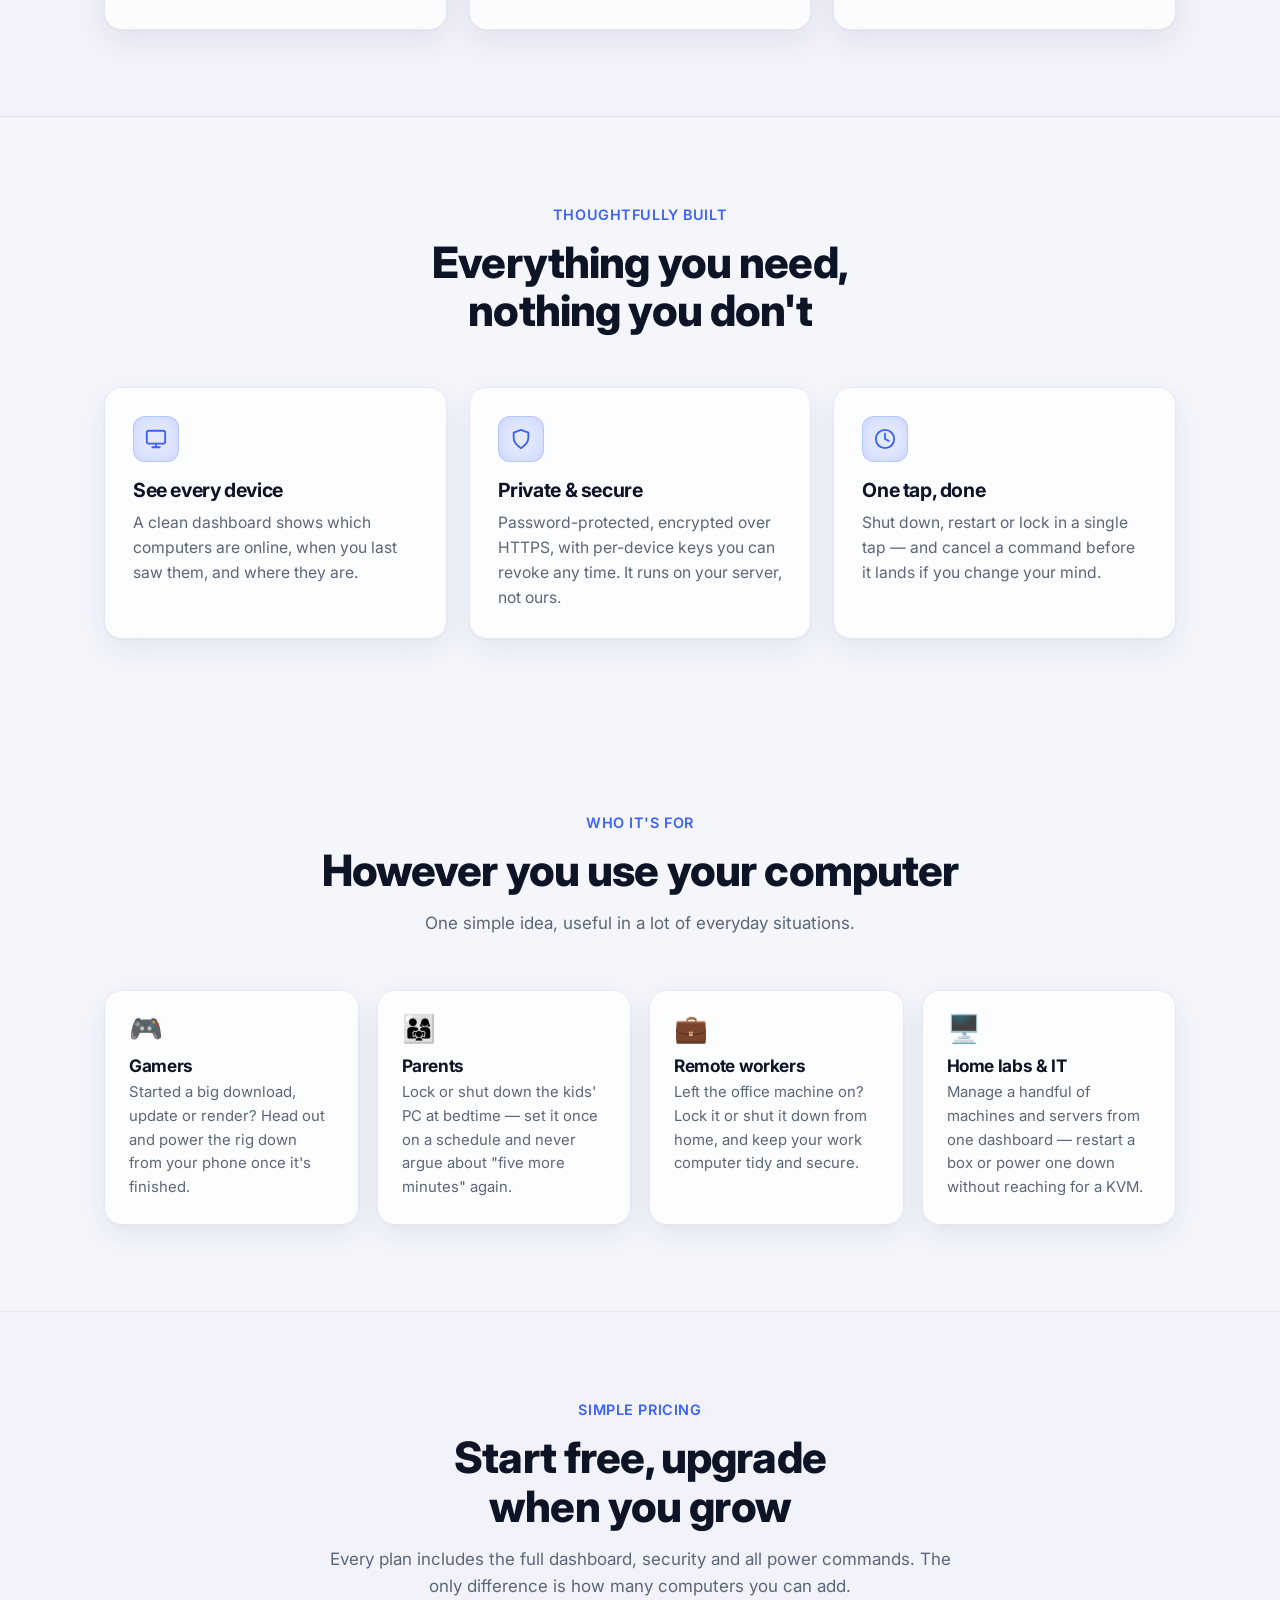
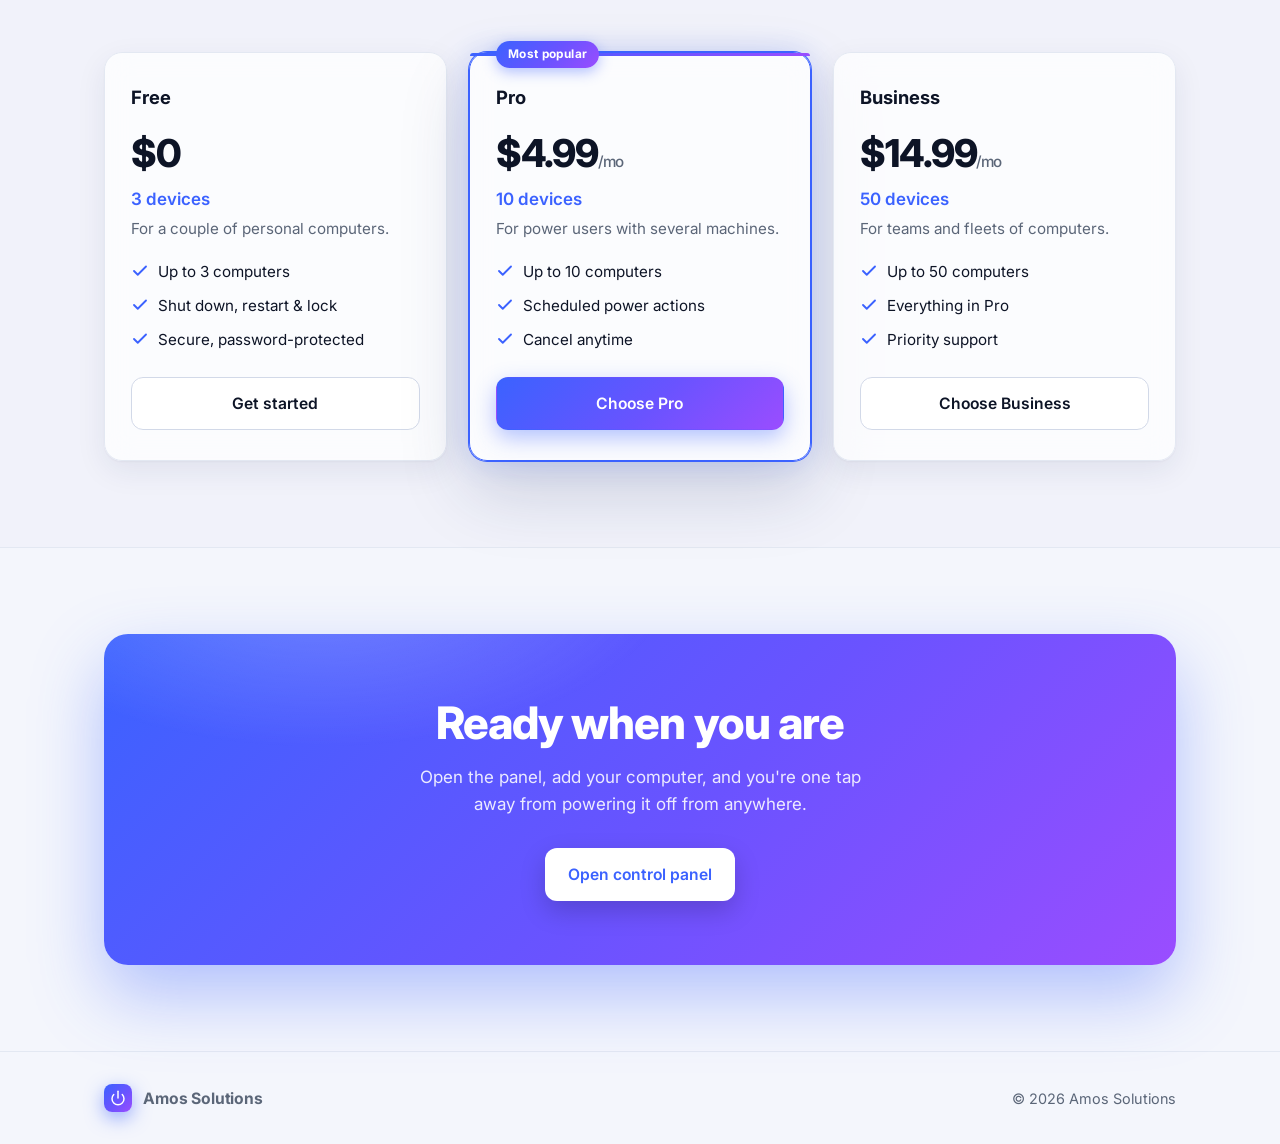
==== commit 9fdc5b4e: "Carry the futuristic look across the marketing site Extract a shared website/site.css so the marketi" ====
--- a/website/index.html
+++ b/website/index.html
@@ -4,7 +4,7 @@
 <meta charset="utf-8">
 <meta name="viewport" content="width=device-width, initial-scale=1, viewport-fit=cover">
 <script>(function(){try{var t=localStorage.getItem('amos-theme')||'light';document.documentElement.setAttribute('data-theme',t);}catch(e){}})();</script>
-    <link rel="icon" href="data:image/svg+xml,%3Csvg xmlns='http://www.w3.org/2000/svg' viewBox='0 0 24 24' fill='none' stroke='%232f6bff' stroke-width='2.4' stroke-linecap='round' stroke-linejoin='round'%3E%3Cpath d='M18.36 6.64a9 9 0 1 1-12.73 0'/%3E%3Cline x1='12' y1='2' x2='12' y2='12'/%3E%3C/svg%3E">
+    <link rel="icon" href="data:image/svg+xml,%3Csvg xmlns='http://www.w3.org/2000/svg' viewBox='0 0 24 24' fill='none' stroke='%233b62ff' stroke-width='2.4' stroke-linecap='round' stroke-linejoin='round'%3E%3Cpath d='M18.36 6.64a9 9 0 1 1-12.73 0'/%3E%3Cline x1='12' y1='2' x2='12' y2='12'/%3E%3C/svg%3E">
     <meta property="og:type" content="website">
     <meta property="og:site_name" content="Amos Solutions">
     <meta property="og:title" content="Amos Solutions — Turn off your PC from anywhere">
@@ -23,302 +23,15 @@
 <link rel="preconnect" href="https://fonts.googleapis.com">
 <link rel="preconnect" href="https://fonts.gstatic.com" crossorigin>
 <link rel="stylesheet" href="https://fonts.googleapis.com/css2?family=Inter:wght@400;500;600;700;800&display=swap">
+<link rel="stylesheet" href="site.css">
 
 <style>
-    /* --- Smooth cross-page transitions (View Transitions API) --- */
-    @view-transition { navigation: auto; }
-    @media (prefers-reduced-motion: no-preference) {
-        ::view-transition-old(root) { animation: vtOut 0.22s ease both; }
-        ::view-transition-new(root) {
-            animation: vtIn 0.36s cubic-bezier(0.22, 0.61, 0.36, 1) both;
-        }
-        @keyframes vtOut { to { opacity: 0; } }
-        @keyframes vtIn { from { opacity: 0; transform: translateY(14px) scale(0.995); } }
-    }
-
-    :root {
-        --bg: #ffffff;
-        --bg-soft: #f5f7fb;
-        --surface: #ffffff;
-        --border: #e7eaf0;
-        --border-strong: #d7dce6;
-        --text: #0f1726;
-        --muted: #5a6677;
-        --accent: #2f6bff;
-        --accent-hover: #1f55e6;
-        --accent-soft: rgba(47, 107, 255, 0.10);
-        --on: #16a34a;
-        --shadow: 0 1px 2px rgba(16, 24, 40, 0.04), 0 8px 24px rgba(16, 24, 40, 0.06);
-        --shadow-lg: 0 24px 60px rgba(16, 24, 40, 0.12);
-        --radius: 16px;
-        --wrap: 1120px;
-        --font: "Inter", -apple-system, BlinkMacSystemFont, "Segoe UI", Roboto, sans-serif;
-    }
-
-    :root[data-theme="dark"] {
-            --bg: #0b0f17;
-            --bg-soft: #0f1621;
-            --surface: #121a27;
-            --border: rgba(255, 255, 255, 0.08);
-            --border-strong: rgba(255, 255, 255, 0.16);
-            --text: #e9eef6;
-            --muted: #9aa7b8;
-            --accent: #5b8cff;
-            --accent-hover: #7aa2ff;
-            --accent-soft: rgba(91, 140, 255, 0.14);
-            --shadow: 0 1px 2px rgba(0, 0, 0, 0.3), 0 8px 24px rgba(0, 0, 0, 0.35);
-            --shadow-lg: 0 24px 60px rgba(0, 0, 0, 0.5);
-    }
-
-    * { box-sizing: border-box; }
-
-    html { scroll-behavior: smooth; }
-
-    body {
-        margin: 0;
-        background: var(--bg);
-        color: var(--text);
-        font-family: var(--font);
-        font-size: 17px;
-        line-height: 1.6;
-        -webkit-font-smoothing: antialiased;
-        overflow-x: hidden;
-    }
-
-    a { color: inherit; text-decoration: none; }
-    :focus-visible { outline: 2px solid var(--accent); outline-offset: 3px; border-radius: 8px; }
-
-    h1, h2, h3 { margin: 0; line-height: 1.12; letter-spacing: -0.02em; text-wrap: balance; }
-
-    .wrap { max-width: var(--wrap); margin: 0 auto; padding-inline: 24px; }
-
-    /* ---------- Buttons ---------- */
-
-    .btn {
-        display: inline-flex;
-        align-items: center;
-        justify-content: center;
-        gap: 9px;
-        font-family: inherit;
-        font-weight: 600;
-        font-size: 0.98rem;
-        padding: 13px 22px;
-        border-radius: 12px;
-        border: 1px solid transparent;
-        cursor: pointer;
-        transition: background 0.15s, border-color 0.15s, transform 0.12s, box-shadow 0.15s;
-        white-space: nowrap;
-    }
-    .btn svg { width: 18px; height: 18px; }
-
-    .btn-primary { color: #fff; background: var(--accent); box-shadow: var(--shadow); }
-    .btn-primary:hover { background: var(--accent-hover); transform: translateY(-1px); }
-
-    .btn-ghost { color: var(--text); background: var(--surface); border-color: var(--border-strong); }
-    .btn-ghost:hover { border-color: var(--accent); color: var(--accent); }
-
-    .btn-sm { padding: 9px 16px; font-size: 0.9rem; }
-
-    /* ---------- Header ---------- */
-
-    header {
-        position: sticky;
-        top: 0;
-        z-index: 20;
-        background: color-mix(in srgb, var(--bg) 82%, transparent);
-        backdrop-filter: blur(14px);
-        border-bottom: 1px solid var(--border);
-    }
-    .nav { display: flex; align-items: center; justify-content: space-between; height: 70px; }
-
-    .brand { display: flex; align-items: center; gap: 11px; font-weight: 700; font-size: 1.08rem; letter-spacing: -0.01em; }
-    .brand .mark {
-        display: grid; place-items: center;
-        width: 36px; height: 36px; border-radius: 10px;
-        color: #fff; background: var(--accent);
-        box-shadow: var(--shadow);
-    }
-    .nav-right { display: flex; align-items: center; gap: 10px; }
-    .nav-right .link { color: var(--muted); font-weight: 500; padding: 8px 10px; }
-    .nav-right .link:hover { color: var(--text); }
-
-    /* ---------- Hero ---------- */
-
-    .hero { padding: 92px 0 72px; text-align: center; }
-
-    .badge {
-        display: inline-flex; align-items: center; gap: 8px;
-        padding: 6px 14px; border-radius: 999px;
-        background: var(--accent-soft); color: var(--accent);
-        font-size: 0.85rem; font-weight: 600;
-        border: 1px solid color-mix(in srgb, var(--accent) 22%, transparent);
-    }
-    .badge .dot { width: 7px; height: 7px; border-radius: 50%; background: var(--accent); }
-
-    .hero h1 {
-        font-size: clamp(2.5rem, 6.5vw, 4.4rem);
-        font-weight: 800;
-        margin: 24px auto 0;
-        max-width: 14ch;
-    }
-    .hero .lede {
-        max-width: 600px; margin: 22px auto 0;
-        color: var(--muted); font-size: 1.16rem;
-    }
-    .cta-row { display: flex; flex-wrap: wrap; gap: 14px; justify-content: center; margin-top: 34px; }
-
-    .platforms {
-        display: flex; flex-wrap: wrap; gap: 10px; justify-content: center;
-        margin-top: 40px;
-    }
-    .chip {
-        display: inline-flex; align-items: center; gap: 7px;
-        padding: 7px 14px; border-radius: 999px;
-        border: 1px solid var(--border); background: var(--surface);
-        color: var(--muted); font-size: 0.86rem; font-weight: 500;
-    }
-    .chip svg { width: 15px; height: 15px; color: var(--accent); }
-
-    /* ---------- App preview mock ---------- */
-
-    .preview {
-        max-width: 880px; margin: 64px auto 0;
-        background: var(--surface);
-        border: 1px solid var(--border);
-        border-radius: 20px;
-        box-shadow: var(--shadow-lg);
-        overflow: hidden;
-    }
-    .preview-bar {
-        display: flex; align-items: center; gap: 7px;
-        padding: 14px 18px; border-bottom: 1px solid var(--border);
-    }
-    .preview-bar i { width: 11px; height: 11px; border-radius: 50%; background: var(--border-strong); display: inline-block; }
-    .preview-bar span { margin-left: 10px; color: var(--muted); font-size: 0.82rem; }
-    .preview-body { padding: 22px; display: grid; gap: 14px; grid-template-columns: repeat(3, 1fr); }
-    .mini {
-        border: 1px solid var(--border); border-radius: 14px; padding: 16px;
-        background: var(--bg-soft);
-    }
-    .mini .top { display: flex; align-items: center; gap: 8px; font-weight: 600; margin-bottom: 10px; }
-    .mini .live { width: 9px; height: 9px; border-radius: 50%; background: var(--on); box-shadow: 0 0 0 3px color-mix(in srgb, var(--on) 22%, transparent); }
-    .mini .meta { color: var(--muted); font-size: 0.8rem; line-height: 1.6; }
-    .mini .btns { display: flex; gap: 6px; margin-top: 12px; }
-    .mini .tag { font-size: 0.72rem; font-weight: 600; padding: 5px 10px; border-radius: 8px; border: 1px solid var(--border-strong); color: var(--muted); }
-    .mini .tag.danger { color: #dc2626; border-color: color-mix(in srgb, #dc2626 40%, transparent); }
-
-    /* ---------- Sections ---------- */
-
-    section.block { padding: 86px 0; }
-    section.alt { background: var(--bg-soft); border-block: 1px solid var(--border); }
-
-    .section-head { text-align: center; max-width: 640px; margin: 0 auto 52px; }
-    .section-head .kicker { color: var(--accent); font-weight: 600; font-size: 0.9rem; letter-spacing: 0.02em; }
-    .section-head h2 { font-size: clamp(1.9rem, 4.5vw, 2.7rem); font-weight: 800; margin-top: 12px; }
-    .section-head p { color: var(--muted); margin: 16px 0 0; }
-
-    .grid3 { display: grid; gap: 22px; grid-template-columns: repeat(3, 1fr); }
-
-    .card {
-        background: var(--surface); border: 1px solid var(--border);
-        border-radius: var(--radius); padding: 28px; box-shadow: var(--shadow);
-    }
-    .card .ic {
-        width: 46px; height: 46px; border-radius: 12px;
-        display: grid; place-items: center;
-        background: var(--accent-soft); color: var(--accent);
-        margin-bottom: 18px;
-    }
-    .card h3 { font-size: 1.22rem; font-weight: 700; margin-bottom: 8px; }
-    .card p { color: var(--muted); margin: 0; font-size: 0.98rem; }
-
-    .step-num {
-        display: inline-grid; place-items: center;
-        width: 34px; height: 34px; border-radius: 10px;
-        background: var(--accent); color: #fff;
-        font-weight: 700; font-size: 0.95rem; margin-bottom: 18px;
-    }
-
-    /* ---------- Use cases ---------- */
-
-    .uc-grid { display: grid; gap: 18px; grid-template-columns: repeat(4, 1fr); }
-    .uc {
-        background: var(--surface); border: 1px solid var(--border);
-        border-radius: var(--radius); padding: 24px; box-shadow: var(--shadow);
-    }
-    .uc .emoji { font-size: 1.7rem; line-height: 1; margin-bottom: 14px; }
-    .uc h3 { font-size: 1.08rem; font-weight: 700; margin-bottom: 6px; }
-    .uc p { color: var(--muted); margin: 0; font-size: 0.93rem; }
-    @media (max-width: 900px) { .uc-grid { grid-template-columns: repeat(2, 1fr); } }
-    @media (max-width: 520px) { .uc-grid { grid-template-columns: 1fr; } }
-
-    /* ---------- Pricing ---------- */
-
-    .price-grid { display: grid; gap: 22px; grid-template-columns: repeat(3, 1fr); align-items: stretch; }
-
-    .tier {
-        position: relative;
-        background: var(--surface);
-        border: 1px solid var(--border);
-        border-radius: var(--radius);
-        padding: 30px 26px;
-        box-shadow: var(--shadow);
-        display: flex;
-        flex-direction: column;
-    }
-    .tier.featured { border-color: var(--accent); box-shadow: 0 0 0 1px var(--accent), var(--shadow-lg); }
-    .tier .flag {
-        position: absolute; top: -12px; left: 26px;
-        background: var(--accent); color: #fff;
-        font-size: 0.74rem; font-weight: 700; letter-spacing: 0.03em;
-        padding: 4px 12px; border-radius: 999px;
-    }
-    .tier .t-name { font-weight: 700; font-size: 1.15rem; }
-    .tier .t-price { font-size: 2.4rem; font-weight: 800; letter-spacing: -0.03em; margin: 10px 0 2px; }
-    .tier .t-price span { font-size: 0.95rem; font-weight: 500; color: var(--muted); }
-    .tier .t-devices { color: var(--accent); font-weight: 600; margin-bottom: 4px; }
-    .tier .t-blurb { color: var(--muted); font-size: 0.95rem; }
-    .tier ul { list-style: none; padding: 0; margin: 18px 0 24px; display: grid; gap: 10px; }
-    .tier li { display: flex; align-items: flex-start; gap: 9px; color: var(--text); font-size: 0.95rem; }
-    .tier li svg { width: 18px; height: 18px; color: var(--accent); flex-shrink: 0; margin-top: 2px; }
-    .tier .btn { margin-top: auto; width: 100%; }
-
-    @media (max-width: 820px) { .price-grid { grid-template-columns: 1fr; } }
-
-    /* ---------- Final CTA ---------- */
-
-    .cta-band {
-        text-align: center;
-        background: var(--accent);
-        border-radius: 24px;
-        padding: 64px 28px;
-        box-shadow: var(--shadow-lg);
-    }
-    .cta-band h2 { color: #fff; font-size: clamp(1.9rem, 4.5vw, 2.8rem); font-weight: 800; }
-    .cta-band p { color: rgba(255, 255, 255, 0.86); max-width: 480px; margin: 16px auto 30px; }
-    .cta-band .btn-primary { background: #fff; color: var(--accent); }
-    .cta-band .btn-primary:hover { background: #f1f4ff; }
-
-    /* ---------- Footer ---------- */
-
-    footer { border-top: 1px solid var(--border); padding: 32px 0; color: var(--muted); font-size: 0.9rem; }
-    .foot { display: flex; justify-content: space-between; align-items: center; flex-wrap: wrap; gap: 12px; }
-    .foot .brand { font-size: 0.98rem; }
-    .foot .mark { width: 28px; height: 28px; border-radius: 8px; }
-
-    @media (max-width: 820px) {
-        .grid3 { grid-template-columns: 1fr; }
-        .preview-body { grid-template-columns: 1fr; }
-        .nav-right .hide-sm { display: none; }
-        .hero { padding: 64px 0 48px; }
-        section.block { padding: 60px 0; }
-    }
-
-    .theme-toggle { display: grid; place-items: center; width: 38px; height: 38px; border-radius: 10px;
-        color: var(--muted); background: transparent; border: 1px solid transparent; cursor: pointer; transition: all 0.15s; }
-    .theme-toggle:hover { color: var(--text); background: var(--bg-soft); border-color: var(--border); }
-    .theme-toggle .moon { display: none; } .theme-toggle .sun { display: block; }
-    :root[data-theme="dark"] .theme-toggle .moon { display: block; } :root[data-theme="dark"] .theme-toggle .sun { display: none; }
+    /* Home-page hero specifics (shared system lives in site.css) */
+    .hero { padding: 92px 0 72px; }
+    .hero h1 { font-size: clamp(2.5rem, 6.5vw, 4.4rem); font-weight: 800; margin: 24px auto 0; max-width: 14ch; }
+    .hero .lede { max-width: 600px; margin: 22px auto 0; color: var(--muted); font-size: 1.16rem; }
+    .cta-row { margin-top: 34px; }
+    @media (max-width: 820px) { .hero { padding: 64px 0 48px; } }
 </style>
 </head>
 <body>
--- a/website/site.css
+++ b/website/site.css
@@ -0,0 +1,331 @@
+/* Amos Solutions — marketing site shared design system.
+   Mirrors the control panel: glass surfaces over a faint grid + gradient
+   mesh, a blue->violet signature gradient, luminous accents. Light-first
+   with an opt-in dark theme (data-theme="dark"). */
+
+/* ---- cross-page transitions ---- */
+@view-transition { navigation: auto; }
+@media (prefers-reduced-motion: no-preference) {
+    ::view-transition-old(root) { animation: vtOut 0.22s ease both; }
+    ::view-transition-new(root) { animation: vtIn 0.36s cubic-bezier(0.22, 0.61, 0.36, 1) both; }
+    @keyframes vtOut { to { opacity: 0; } }
+    @keyframes vtIn { from { opacity: 0; transform: translateY(14px) scale(0.995); } }
+}
+
+:root {
+    --bg: #f4f6fc;
+    --bg-soft: #eef1f9;
+    --surface: #ffffff;
+    --surface-2: #f7f9fe;
+    --glass: rgba(255, 255, 255, 0.72);
+    --glass-strong: rgba(255, 255, 255, 0.86);
+    --border: #e3e8f2;
+    --border-strong: #d2d9e8;
+    --hairline: rgba(15, 23, 42, 0.06);
+    --text: #0d1426;
+    --muted: #5b6678;
+    --faint: #8a94a6;
+
+    --accent: #3b62ff;
+    --accent-hover: #2a4ff0;
+    --accent-2: #7c5cff;
+    --accent-3: #18c6e6;
+    --accent-soft: rgba(59, 98, 255, 0.10);
+    --grad: linear-gradient(135deg, #3b62ff 0%, #6a53ff 55%, #9a4dff 100%);
+    --grad-glow: linear-gradient(135deg, #18c6e6, #3b62ff 55%, #9a4dff);
+
+    --red: #e5484d;
+    --amber: #d9870b;
+    --on: #15b86a;
+    --on-soft: rgba(21, 184, 106, 0.12);
+
+    --shadow: 0 1px 2px rgba(16, 24, 40, 0.04), 0 10px 30px rgba(28, 44, 92, 0.08);
+    --shadow-lg: 0 30px 70px rgba(28, 44, 92, 0.18);
+    --radius: 18px;
+    --wrap: 1120px;
+    --font: "Inter", -apple-system, BlinkMacSystemFont, "Segoe UI", Roboto, sans-serif;
+    --mono: ui-monospace, "SF Mono", "JetBrains Mono", Menlo, Consolas, monospace;
+}
+
+:root[data-theme="dark"] {
+    --bg: #070a12;
+    --bg-soft: #0c111c;
+    --surface: #0f1522;
+    --surface-2: #131b2b;
+    --glass: rgba(18, 26, 42, 0.55);
+    --glass-strong: rgba(18, 26, 42, 0.78);
+    --border: rgba(130, 160, 220, 0.14);
+    --border-strong: rgba(130, 160, 220, 0.26);
+    --hairline: rgba(150, 180, 255, 0.08);
+    --text: #eaf0fb;
+    --muted: #93a1b8;
+    --faint: #67748c;
+
+    --accent: #5c84ff;
+    --accent-hover: #7a9bff;
+    --accent-2: #9a7dff;
+    --accent-3: #37e0ff;
+    --accent-soft: rgba(92, 132, 255, 0.16);
+    --grad: linear-gradient(135deg, #4d78ff 0%, #7b63ff 55%, #b15bff 100%);
+    --grad-glow: linear-gradient(135deg, #37e0ff, #5c84ff 55%, #b15bff);
+
+    --red: #ff5b61;
+    --amber: #f0a83c;
+    --on: #2fd98a;
+    --on-soft: rgba(47, 217, 138, 0.16);
+
+    --shadow: 0 1px 2px rgba(0, 0, 0, 0.4), 0 12px 34px rgba(0, 0, 0, 0.5);
+    --shadow-lg: 0 30px 80px rgba(0, 0, 0, 0.62);
+}
+
+* { box-sizing: border-box; }
+html { scroll-behavior: smooth; color-scheme: light; }
+:root[data-theme="dark"] html { color-scheme: dark; }
+
+body {
+    margin: 0;
+    background: var(--bg);
+    color: var(--text);
+    font-family: var(--font);
+    font-size: 17px;
+    line-height: 1.6;
+    -webkit-font-smoothing: antialiased;
+    overflow-x: hidden;
+    position: relative;
+}
+/* faint technical grid */
+body::before {
+    content: ""; position: fixed; inset: 0; z-index: -2; pointer-events: none;
+    background:
+        linear-gradient(var(--hairline) 1px, transparent 1px) 0 0 / 46px 46px,
+        linear-gradient(90deg, var(--hairline) 1px, transparent 1px) 0 0 / 46px 46px;
+    -webkit-mask-image: radial-gradient(1200px 760px at 50% -4%, #000 0%, transparent 70%);
+    mask-image: radial-gradient(1200px 760px at 50% -4%, #000 0%, transparent 70%);
+}
+/* soft gradient mesh */
+body::after {
+    content: ""; position: fixed; inset: 0; z-index: -3; pointer-events: none;
+    background:
+        radial-gradient(1000px 560px at 84% -14%, color-mix(in srgb, var(--accent) 22%, transparent), transparent 60%),
+        radial-gradient(820px 520px at -8% 4%, color-mix(in srgb, var(--accent-2) 18%, transparent), transparent 62%),
+        radial-gradient(680px 560px at 50% 116%, color-mix(in srgb, var(--accent-3) 14%, transparent), transparent 60%),
+        var(--bg);
+}
+
+a { color: inherit; text-decoration: none; }
+:focus-visible { outline: 2px solid var(--accent); outline-offset: 3px; border-radius: 8px; }
+h1, h2, h3 { margin: 0; line-height: 1.12; letter-spacing: -0.02em; text-wrap: balance; }
+
+.wrap { max-width: var(--wrap); margin: 0 auto; padding-inline: 24px; }
+
+/* ---------- Buttons ---------- */
+.btn {
+    display: inline-flex; align-items: center; justify-content: center; gap: 9px;
+    font-family: inherit; font-weight: 600; font-size: 0.98rem;
+    padding: 13px 22px; border-radius: 12px;
+    background: var(--glass); color: var(--text); border: 1px solid var(--border-strong);
+    backdrop-filter: blur(8px); cursor: pointer; white-space: nowrap;
+    transition: background 0.15s, border-color 0.15s, transform 0.12s, box-shadow 0.15s, color 0.15s;
+}
+.btn:hover { border-color: color-mix(in srgb, var(--accent) 55%, var(--border)); color: var(--accent); box-shadow: 0 0 0 4px var(--accent-soft); }
+.btn svg { width: 18px; height: 18px; }
+.btn:disabled { opacity: 0.45; cursor: not-allowed; }
+
+.btn-primary {
+    position: relative; overflow: hidden; color: #fff; background: var(--grad); border-color: transparent;
+    box-shadow: 0 8px 22px color-mix(in srgb, var(--accent) 38%, transparent);
+}
+.btn-primary:hover { color: #fff; transform: translateY(-1px); box-shadow: 0 12px 30px color-mix(in srgb, var(--accent) 50%, transparent); }
+.btn-primary::after {
+    content: ""; position: absolute; inset: 0;
+    background: linear-gradient(110deg, transparent 30%, rgba(255,255,255,0.35) 50%, transparent 70%);
+    transform: translateX(-120%); transition: transform 0.6s ease;
+}
+.btn-primary:hover::after { transform: translateX(120%); }
+.btn-primary:disabled:hover { transform: none; }
+
+.btn-ghost {
+    color: var(--text); background: var(--glass); border-color: var(--border-strong);
+    backdrop-filter: blur(8px);
+}
+.btn-ghost:hover { border-color: color-mix(in srgb, var(--accent) 55%, var(--border)); color: var(--accent); box-shadow: 0 0 0 4px var(--accent-soft); }
+
+.btn-red { color: var(--red); border-color: color-mix(in srgb, var(--red) 55%, transparent); background: transparent; }
+.btn-red:hover { background: var(--red); color: #fff; border-color: var(--red); }
+.btn-amber { color: var(--amber); border-color: color-mix(in srgb, var(--amber) 55%, transparent); background: transparent; }
+.btn-amber:hover { background: var(--amber); color: #fff; border-color: var(--amber); }
+.btn-sm { padding: 9px 16px; font-size: 0.9rem; }
+
+/* ---------- Header ---------- */
+header {
+    position: sticky; top: 0; z-index: 20;
+    background: color-mix(in srgb, var(--bg) 72%, transparent);
+    backdrop-filter: blur(18px) saturate(1.3); -webkit-backdrop-filter: blur(18px) saturate(1.3);
+    border-bottom: 1px solid var(--border);
+}
+header::after {
+    content: ""; position: absolute; left: 0; right: 0; bottom: -1px; height: 1px;
+    background: linear-gradient(90deg, transparent, color-mix(in srgb, var(--accent) 55%, transparent), transparent);
+    opacity: 0.6;
+}
+.nav { display: flex; align-items: center; justify-content: space-between; height: 70px; }
+.brand { display: flex; align-items: center; gap: 11px; font-weight: 700; font-size: 1.08rem; letter-spacing: -0.01em; }
+.brand .mark {
+    display: grid; place-items: center; width: 36px; height: 36px; border-radius: 11px;
+    color: #fff; background: var(--grad);
+    box-shadow: 0 6px 18px color-mix(in srgb, var(--accent) 50%, transparent);
+}
+.nav-right { display: flex; align-items: center; gap: 10px; }
+.nav-right .link { color: var(--muted); font-weight: 500; padding: 8px 10px; }
+.nav-right .link:hover { color: var(--text); }
+
+/* ---------- Hero (shared base) ---------- */
+.hero { text-align: center; }
+.badge {
+    display: inline-flex; align-items: center; gap: 8px; padding: 6px 14px; border-radius: 999px;
+    background: var(--accent-soft); color: var(--accent); font-size: 0.85rem; font-weight: 600;
+    border: 1px solid color-mix(in srgb, var(--accent) 24%, transparent);
+}
+.badge .dot { width: 7px; height: 7px; border-radius: 50%; background: var(--accent); box-shadow: 0 0 8px var(--accent); }
+
+.cta-row { display: flex; flex-wrap: wrap; gap: 14px; justify-content: center; }
+.platforms { display: flex; flex-wrap: wrap; gap: 10px; justify-content: center; margin-top: 40px; }
+.chip {
+    display: inline-flex; align-items: center; gap: 7px; padding: 7px 14px; border-radius: 999px;
+    border: 1px solid var(--border); background: var(--glass); backdrop-filter: blur(8px);
+    color: var(--muted); font-size: 0.86rem; font-weight: 500;
+}
+.chip svg { width: 15px; height: 15px; color: var(--accent); }
+
+/* ---------- App preview mock ---------- */
+.preview {
+    max-width: 880px; margin: 64px auto 0; background: var(--glass);
+    border: 1px solid var(--border); border-radius: 20px;
+    box-shadow: var(--shadow-lg); overflow: hidden; backdrop-filter: blur(16px);
+    position: relative;
+}
+.preview::before { content: ""; position: absolute; top: 0; left: 0; right: 0; height: 2px; background: var(--grad); z-index: 1; }
+.preview-bar { display: flex; align-items: center; gap: 7px; padding: 14px 18px; border-bottom: 1px solid var(--border); }
+.preview-bar i { width: 11px; height: 11px; border-radius: 50%; background: var(--border-strong); display: inline-block; }
+.preview-bar span { margin-left: 10px; color: var(--muted); font-size: 0.82rem; font-family: var(--mono); }
+.preview-body { padding: 22px; display: grid; gap: 14px; grid-template-columns: repeat(3, 1fr); }
+.mini { border: 1px solid var(--border); border-radius: 14px; padding: 16px; background: color-mix(in srgb, var(--surface) 55%, transparent); }
+.mini .top { display: flex; align-items: center; gap: 8px; font-weight: 600; margin-bottom: 10px; }
+.mini .live { width: 9px; height: 9px; border-radius: 50%; background: var(--on); box-shadow: 0 0 0 3px color-mix(in srgb, var(--on) 22%, transparent), 0 0 8px var(--on); }
+.mini .meta { color: var(--muted); font-size: 0.8rem; line-height: 1.6; font-family: var(--mono); }
+.mini .btns { display: flex; gap: 6px; margin-top: 12px; }
+.mini .tag { font-size: 0.72rem; font-weight: 600; padding: 5px 10px; border-radius: 8px; border: 1px solid var(--border-strong); color: var(--muted); }
+.mini .tag.danger { color: var(--red); border-color: color-mix(in srgb, var(--red) 40%, transparent); }
+
+/* ---------- Sections ---------- */
+section.block { padding: 86px 0; }
+section.alt { background: color-mix(in srgb, var(--bg-soft) 60%, transparent); border-block: 1px solid var(--border); }
+.section-head { text-align: center; max-width: 640px; margin: 0 auto 52px; }
+.section-head .kicker { color: var(--accent); font-weight: 600; font-size: 0.9rem; letter-spacing: 0.04em; text-transform: uppercase; }
+.section-head h2 { font-size: clamp(1.9rem, 4.5vw, 2.7rem); font-weight: 800; margin-top: 12px; }
+.section-head p { color: var(--muted); margin: 16px 0 0; }
+
+.grid3 { display: grid; gap: 22px; grid-template-columns: repeat(3, 1fr); }
+
+/* shared card look (feature cards, steps, panels, use-cases) */
+.card, .uc {
+    background: var(--glass); border: 1px solid var(--border); border-radius: var(--radius);
+    box-shadow: var(--shadow), inset 0 1px 0 rgba(255,255,255,0.35);
+    backdrop-filter: blur(14px); position: relative; overflow: hidden;
+    transition: transform 0.16s ease, box-shadow 0.2s ease, border-color 0.2s ease;
+}
+:root[data-theme="dark"] .card, :root[data-theme="dark"] .uc { box-shadow: var(--shadow), inset 0 1px 0 rgba(150,180,255,0.07); }
+.card::before, .uc::before { content: ""; position: absolute; left: 0; right: 0; top: 0; height: 2px; background: var(--grad); opacity: 0; transition: opacity 0.2s ease; }
+.card:hover, .uc:hover { transform: translateY(-3px); box-shadow: var(--shadow-lg); border-color: color-mix(in srgb, var(--accent) 26%, var(--border)); }
+.card:hover::before, .uc:hover::before { opacity: 0.9; }
+
+.card { padding: 28px; }
+.card .ic {
+    width: 46px; height: 46px; border-radius: 12px; display: grid; place-items: center;
+    background: color-mix(in srgb, var(--accent) 13%, transparent); color: var(--accent);
+    border: 1px solid color-mix(in srgb, var(--accent) 26%, transparent);
+    box-shadow: inset 0 0 16px color-mix(in srgb, var(--accent) 16%, transparent);
+    margin-bottom: 18px;
+}
+.card h3 { font-size: 1.22rem; font-weight: 700; margin-bottom: 8px; }
+.card p { color: var(--muted); margin: 0; font-size: 0.98rem; }
+
+.step-num {
+    display: inline-grid; place-items: center; width: 34px; height: 34px; border-radius: 10px;
+    background: var(--grad); color: #fff; font-weight: 700; font-size: 0.95rem; margin-bottom: 18px;
+    box-shadow: 0 4px 14px color-mix(in srgb, var(--accent) 40%, transparent);
+}
+
+/* ---------- Use cases ---------- */
+.uc-grid { display: grid; gap: 18px; grid-template-columns: repeat(4, 1fr); }
+.uc { padding: 24px; }
+.uc .emoji { font-size: 1.7rem; line-height: 1; margin-bottom: 14px; }
+.uc h3 { font-size: 1.08rem; font-weight: 700; margin-bottom: 6px; }
+.uc p { color: var(--muted); margin: 0; font-size: 0.93rem; }
+@media (max-width: 900px) { .uc-grid { grid-template-columns: repeat(2, 1fr); } }
+@media (max-width: 520px) { .uc-grid { grid-template-columns: 1fr; } }
+
+/* ---------- Pricing ---------- */
+.price-grid { display: grid; gap: 22px; grid-template-columns: repeat(3, 1fr); align-items: stretch; }
+.tier {
+    position: relative; background: var(--glass); border: 1px solid var(--border);
+    border-radius: var(--radius); padding: 30px 26px; box-shadow: var(--shadow);
+    backdrop-filter: blur(14px); display: flex; flex-direction: column;
+    transition: transform 0.16s ease, border-color 0.16s ease, box-shadow 0.2s ease;
+}
+.tier:hover { transform: translateY(-3px); border-color: color-mix(in srgb, var(--accent) 30%, var(--border)); box-shadow: var(--shadow-lg); }
+.tier.featured { border-color: var(--accent); box-shadow: 0 0 0 1px var(--accent), 0 0 30px color-mix(in srgb, var(--accent) 22%, transparent), var(--shadow-lg); }
+.tier.featured::before { content: ""; position: absolute; top: 0; left: 0; right: 0; height: 3px; background: var(--grad); border-radius: var(--radius) var(--radius) 0 0; }
+.tier .flag {
+    position: absolute; top: -12px; left: 26px; background: var(--grad); color: #fff;
+    font-size: 0.74rem; font-weight: 700; letter-spacing: 0.03em; padding: 4px 12px; border-radius: 999px;
+    box-shadow: 0 4px 14px color-mix(in srgb, var(--accent) 40%, transparent);
+}
+.tier .t-name { font-weight: 700; font-size: 1.15rem; }
+.tier .t-price { font-size: 2.4rem; font-weight: 800; letter-spacing: -0.03em; margin: 10px 0 2px; }
+.tier .t-price span { font-size: 0.95rem; font-weight: 500; color: var(--muted); }
+.tier .t-devices { color: var(--accent); font-weight: 600; margin-bottom: 4px; }
+.tier .t-blurb { color: var(--muted); font-size: 0.95rem; }
+.tier ul { list-style: none; padding: 0; margin: 18px 0 24px; display: grid; gap: 10px; }
+.tier li { display: flex; align-items: flex-start; gap: 9px; color: var(--text); font-size: 0.95rem; }
+.tier li svg { width: 18px; height: 18px; color: var(--accent); flex-shrink: 0; margin-top: 2px; }
+.tier .btn { margin-top: auto; width: 100%; }
+@media (max-width: 820px) { .price-grid { grid-template-columns: 1fr; } }
+
+/* ---------- Final CTA band ---------- */
+.cta-band {
+    text-align: center; background: var(--grad); border-radius: 24px; padding: 64px 28px;
+    box-shadow: 0 30px 70px color-mix(in srgb, var(--accent) 36%, transparent); position: relative; overflow: hidden;
+}
+.cta-band::after {
+    content: ""; position: absolute; inset: 0; pointer-events: none;
+    background: radial-gradient(600px 300px at 20% -20%, rgba(255,255,255,0.25), transparent 60%);
+}
+.cta-band h2 { color: #fff; font-size: clamp(1.9rem, 4.5vw, 2.8rem); font-weight: 800; position: relative; }
+.cta-band p { color: rgba(255, 255, 255, 0.88); max-width: 480px; margin: 16px auto 30px; position: relative; }
+.cta-band .btn, .cta-band .btn-primary { background: #fff; color: var(--accent); position: relative; box-shadow: 0 10px 26px rgba(0,0,0,0.18); }
+.cta-band .btn:hover, .cta-band .btn-primary:hover { background: #eef2ff; color: var(--accent); }
+
+/* ---------- Footer ---------- */
+footer { border-top: 1px solid var(--border); padding: 32px 0; color: var(--muted); font-size: 0.9rem; }
+.foot { display: flex; justify-content: space-between; align-items: center; flex-wrap: wrap; gap: 12px; }
+.foot .brand { font-size: 0.98rem; }
+.foot .mark { width: 28px; height: 28px; border-radius: 8px; }
+.foot a:hover { color: var(--text); }
+
+/* ---------- Theme toggle ---------- */
+.theme-toggle {
+    display: grid; place-items: center; width: 38px; height: 38px; border-radius: 10px;
+    color: var(--muted); background: var(--glass); border: 1px solid var(--border);
+    cursor: pointer; transition: all 0.16s; backdrop-filter: blur(8px);
+}
+.theme-toggle:hover { color: var(--accent); border-color: color-mix(in srgb, var(--accent) 45%, var(--border)); box-shadow: 0 0 0 4px var(--accent-soft); }
+.theme-toggle .moon { display: none; } .theme-toggle .sun { display: block; }
+:root[data-theme="dark"] .theme-toggle .moon { display: block; } :root[data-theme="dark"] .theme-toggle .sun { display: none; }
+
+@media (max-width: 820px) {
+    .grid3 { grid-template-columns: 1fr; }
+    .preview-body { grid-template-columns: 1fr; }
+    .nav-right .hide-sm { display: none; }
+    section.block { padding: 60px 0; }
+}
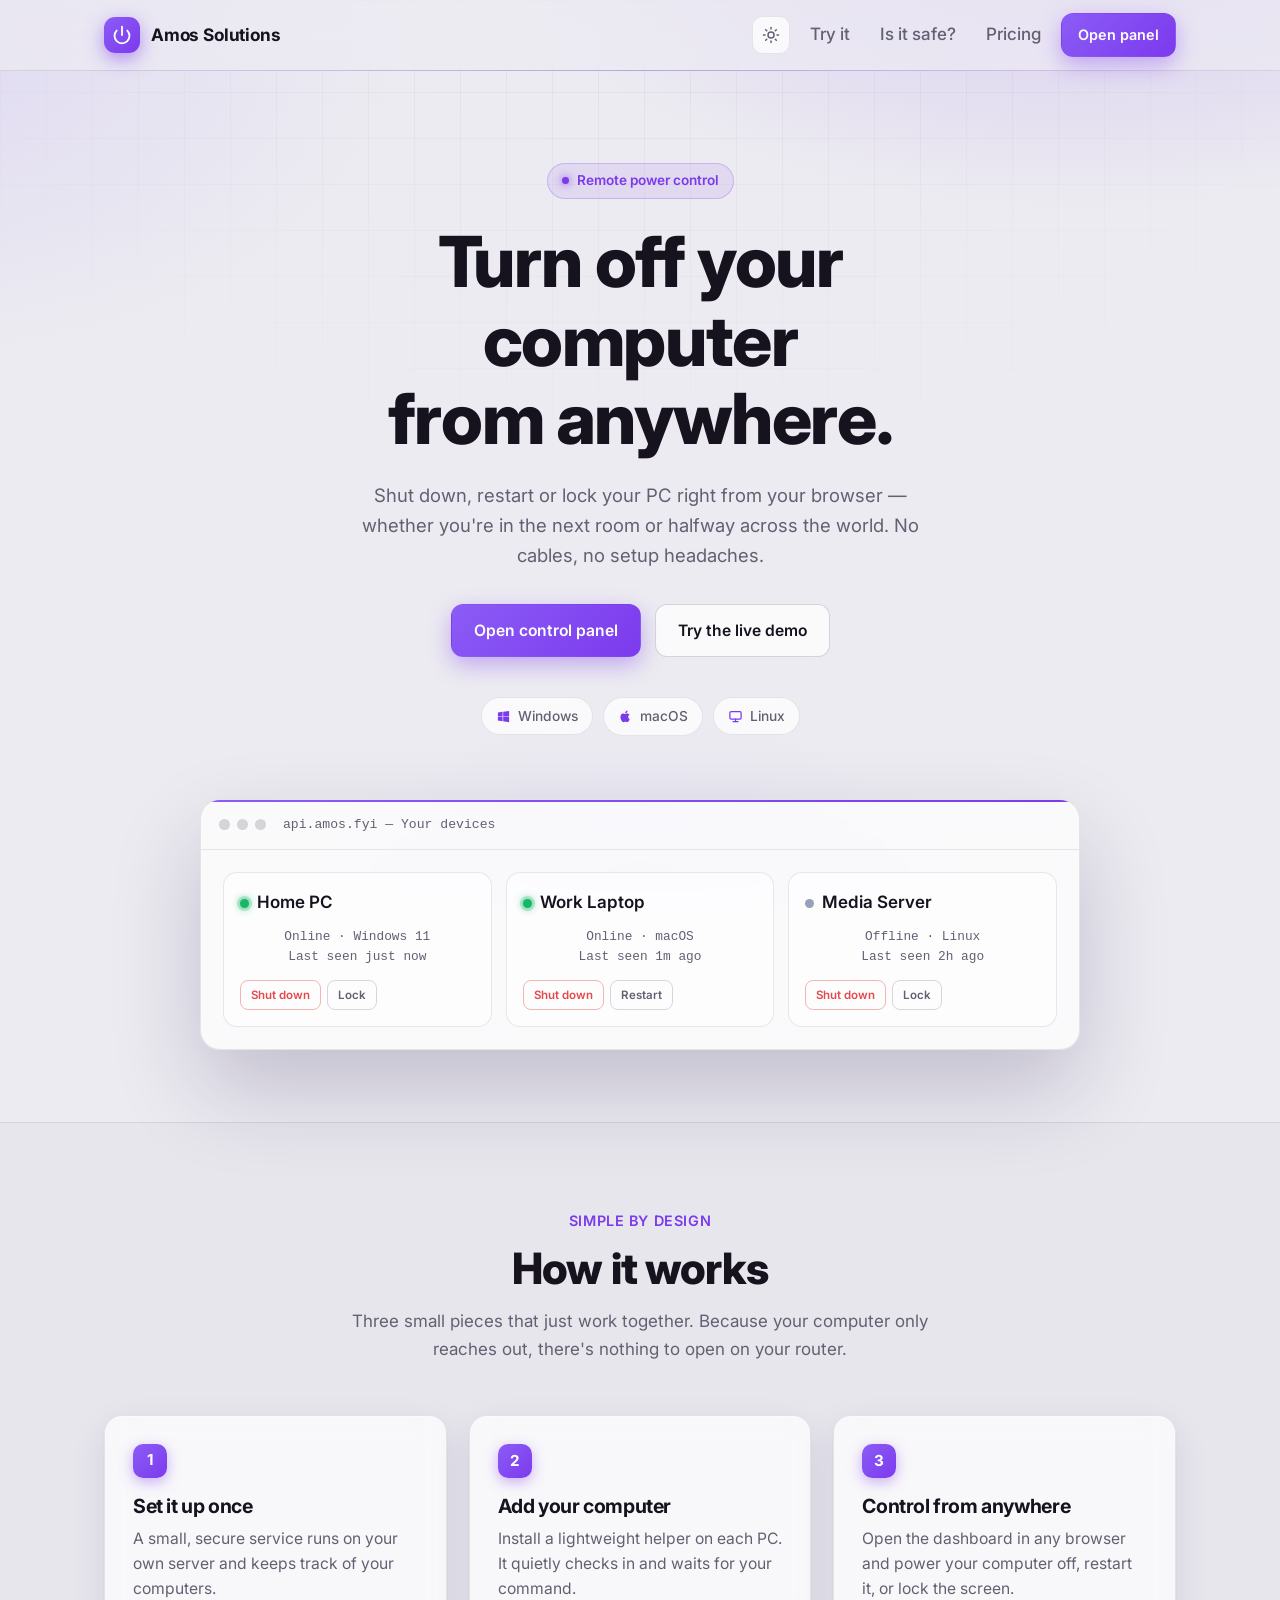
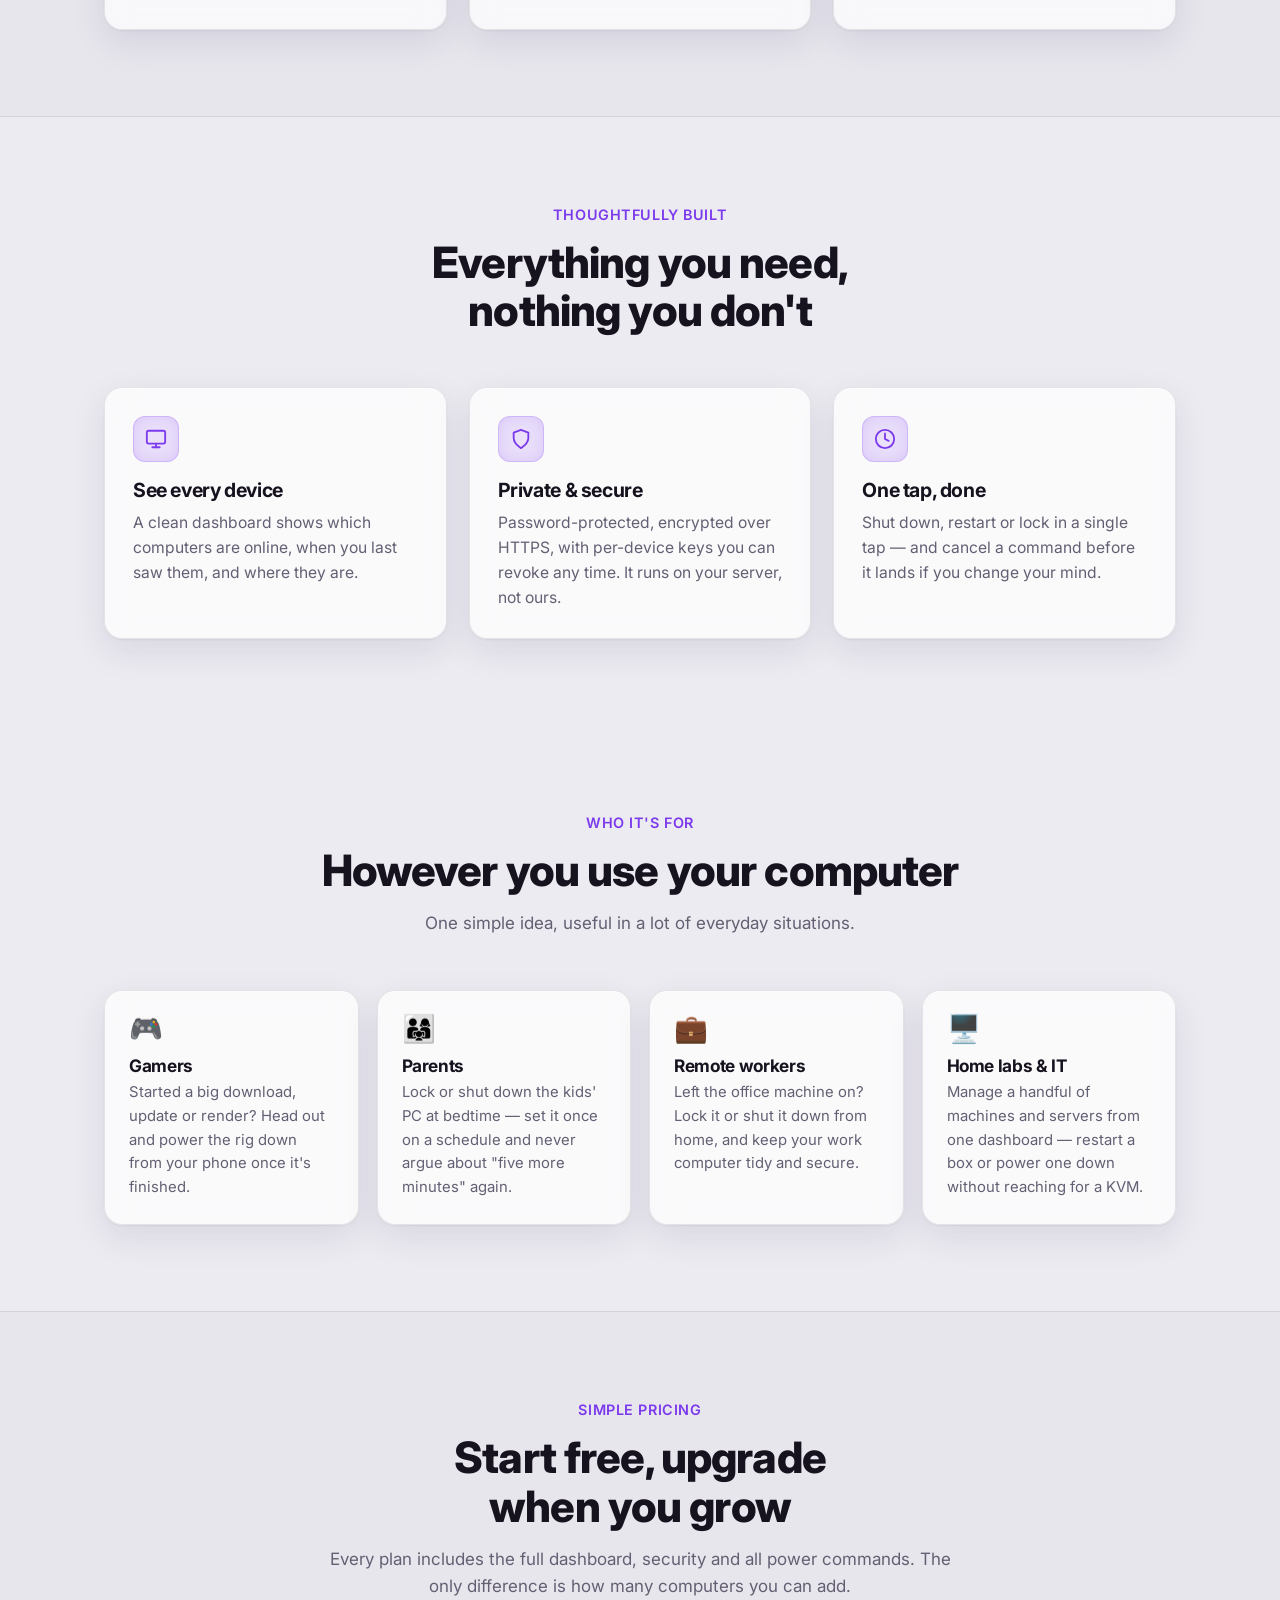
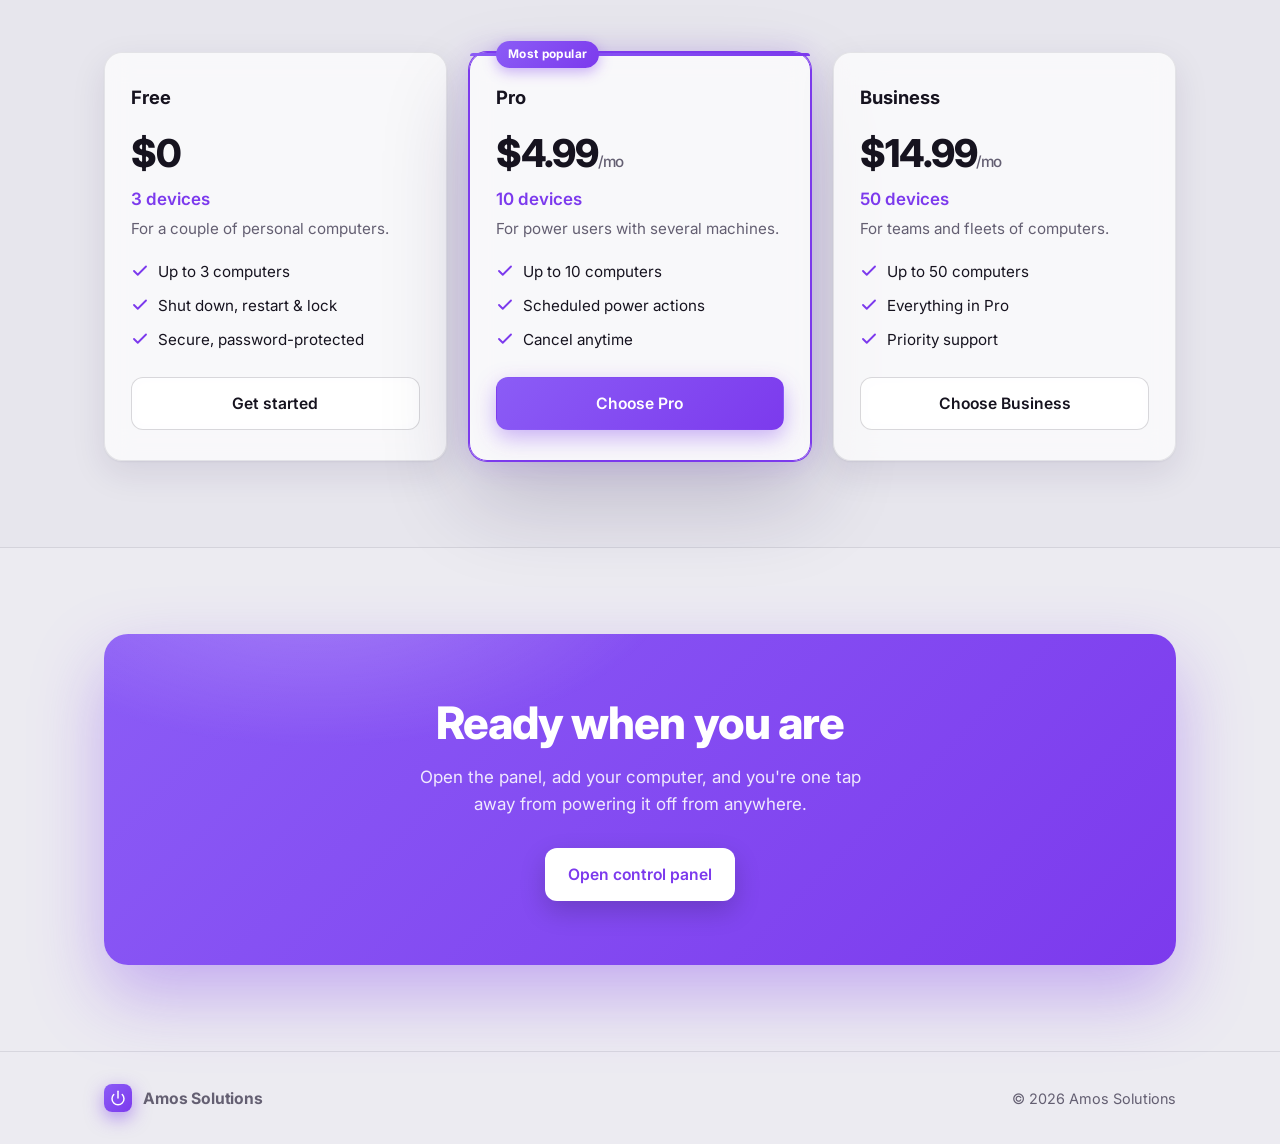
==== commit ace351a7: "Redesign control panel as a Midnight sidebar app (black + purple) Replace the blue->violet theme wit" ====
--- a/website/index.html
+++ b/website/index.html
@@ -4,7 +4,7 @@
 <meta charset="utf-8">
 <meta name="viewport" content="width=device-width, initial-scale=1, viewport-fit=cover">
 <script>(function(){try{var t=localStorage.getItem('amos-theme')||'light';document.documentElement.setAttribute('data-theme',t);}catch(e){}})();</script>
-    <link rel="icon" href="data:image/svg+xml,%3Csvg xmlns='http://www.w3.org/2000/svg' viewBox='0 0 24 24' fill='none' stroke='%233b62ff' stroke-width='2.4' stroke-linecap='round' stroke-linejoin='round'%3E%3Cpath d='M18.36 6.64a9 9 0 1 1-12.73 0'/%3E%3Cline x1='12' y1='2' x2='12' y2='12'/%3E%3C/svg%3E">
+    <link rel="icon" href="data:image/svg+xml,%3Csvg xmlns='http://www.w3.org/2000/svg' viewBox='0 0 24 24' fill='none' stroke='%237c3aed' stroke-width='2.4' stroke-linecap='round' stroke-linejoin='round'%3E%3Cpath d='M18.36 6.64a9 9 0 1 1-12.73 0'/%3E%3Cline x1='12' y1='2' x2='12' y2='12'/%3E%3C/svg%3E">
     <meta property="og:type" content="website">
     <meta property="og:site_name" content="Amos Solutions">
     <meta property="og:title" content="Amos Solutions — Turn off your PC from anywhere">
--- a/website/site.css
+++ b/website/site.css
@@ -13,34 +13,34 @@
 }
 
 :root {
-    --bg: #f4f6fc;
-    --bg-soft: #eef1f9;
+    --bg: #ecebf1;
+    --bg-soft: #e5e3ec;
     --surface: #ffffff;
-    --surface-2: #f7f9fe;
+    --surface-2: #f4f3f8;
     --glass: rgba(255, 255, 255, 0.72);
-    --glass-strong: rgba(255, 255, 255, 0.86);
-    --border: #e3e8f2;
-    --border-strong: #d2d9e8;
-    --hairline: rgba(15, 23, 42, 0.06);
-    --text: #0d1426;
-    --muted: #5b6678;
-    --faint: #8a94a6;
-
-    --accent: #3b62ff;
-    --accent-hover: #2a4ff0;
-    --accent-2: #7c5cff;
-    --accent-3: #18c6e6;
-    --accent-soft: rgba(59, 98, 255, 0.10);
-    --grad: linear-gradient(135deg, #3b62ff 0%, #6a53ff 55%, #9a4dff 100%);
-    --grad-glow: linear-gradient(135deg, #18c6e6, #3b62ff 55%, #9a4dff);
+    --glass-strong: rgba(255, 255, 255, 0.88);
+    --border: rgba(20, 16, 34, 0.09);
+    --border-strong: rgba(20, 16, 34, 0.16);
+    --hairline: rgba(20, 16, 34, 0.05);
+    --text: #16131f;
+    --muted: #645f72;
+    --faint: #928da1;
+
+    --accent: #7c3aed;
+    --accent-hover: #6d28d9;
+    --accent-2: #a78bfa;
+    --accent-3: #a78bfa;
+    --accent-soft: rgba(124, 58, 237, 0.10);
+    --grad: linear-gradient(135deg, #8b5cf6 0%, #7c3aed 100%);
+    --grad-glow: linear-gradient(135deg, #a78bfa, #7c3aed);
 
     --red: #e5484d;
     --amber: #d9870b;
-    --on: #15b86a;
-    --on-soft: rgba(21, 184, 106, 0.12);
-
-    --shadow: 0 1px 2px rgba(16, 24, 40, 0.04), 0 10px 30px rgba(28, 44, 92, 0.08);
-    --shadow-lg: 0 30px 70px rgba(28, 44, 92, 0.18);
+    --on: #18b668;
+    --on-soft: rgba(24, 182, 104, 0.12);
+
+    --shadow: 0 1px 2px rgba(16, 10, 34, 0.05), 0 12px 34px rgba(40, 20, 80, 0.10);
+    --shadow-lg: 0 40px 90px rgba(30, 14, 70, 0.20);
     --radius: 18px;
     --wrap: 1120px;
     --font: "Inter", -apple-system, BlinkMacSystemFont, "Segoe UI", Roboto, sans-serif;
@@ -48,34 +48,34 @@
 }
 
 :root[data-theme="dark"] {
-    --bg: #070a12;
-    --bg-soft: #0c111c;
-    --surface: #0f1522;
-    --surface-2: #131b2b;
-    --glass: rgba(18, 26, 42, 0.55);
-    --glass-strong: rgba(18, 26, 42, 0.78);
-    --border: rgba(130, 160, 220, 0.14);
-    --border-strong: rgba(130, 160, 220, 0.26);
-    --hairline: rgba(150, 180, 255, 0.08);
-    --text: #eaf0fb;
-    --muted: #93a1b8;
-    --faint: #67748c;
-
-    --accent: #5c84ff;
-    --accent-hover: #7a9bff;
-    --accent-2: #9a7dff;
-    --accent-3: #37e0ff;
-    --accent-soft: rgba(92, 132, 255, 0.16);
-    --grad: linear-gradient(135deg, #4d78ff 0%, #7b63ff 55%, #b15bff 100%);
-    --grad-glow: linear-gradient(135deg, #37e0ff, #5c84ff 55%, #b15bff);
-
-    --red: #ff5b61;
+    --bg: #050506;
+    --bg-soft: #0c0c0f;
+    --surface: #121214;
+    --surface-2: #17171b;
+    --glass: rgba(22, 22, 26, 0.58);
+    --glass-strong: rgba(22, 22, 26, 0.82);
+    --border: rgba(255, 255, 255, 0.07);
+    --border-strong: rgba(255, 255, 255, 0.13);
+    --hairline: rgba(255, 255, 255, 0.05);
+    --text: #f4f4f6;
+    --muted: #9a99a6;
+    --faint: #6a6975;
+
+    --accent: #8b5cf6;
+    --accent-hover: #a78bfa;
+    --accent-2: #a78bfa;
+    --accent-3: #a78bfa;
+    --accent-soft: rgba(139, 92, 246, 0.16);
+    --grad: linear-gradient(135deg, #a78bfa 0%, #7c3aed 100%);
+    --grad-glow: linear-gradient(135deg, #c4b5fd, #8b5cf6);
+
+    --red: #f0575d;
     --amber: #f0a83c;
     --on: #2fd98a;
     --on-soft: rgba(47, 217, 138, 0.16);
 
-    --shadow: 0 1px 2px rgba(0, 0, 0, 0.4), 0 12px 34px rgba(0, 0, 0, 0.5);
-    --shadow-lg: 0 30px 80px rgba(0, 0, 0, 0.62);
+    --shadow: 0 1px 2px rgba(0, 0, 0, 0.5), 0 18px 50px rgba(0, 0, 0, 0.6);
+    --shadow-lg: 0 50px 110px rgba(0, 0, 0, 0.7);
 }
 
 * { box-sizing: border-box; }
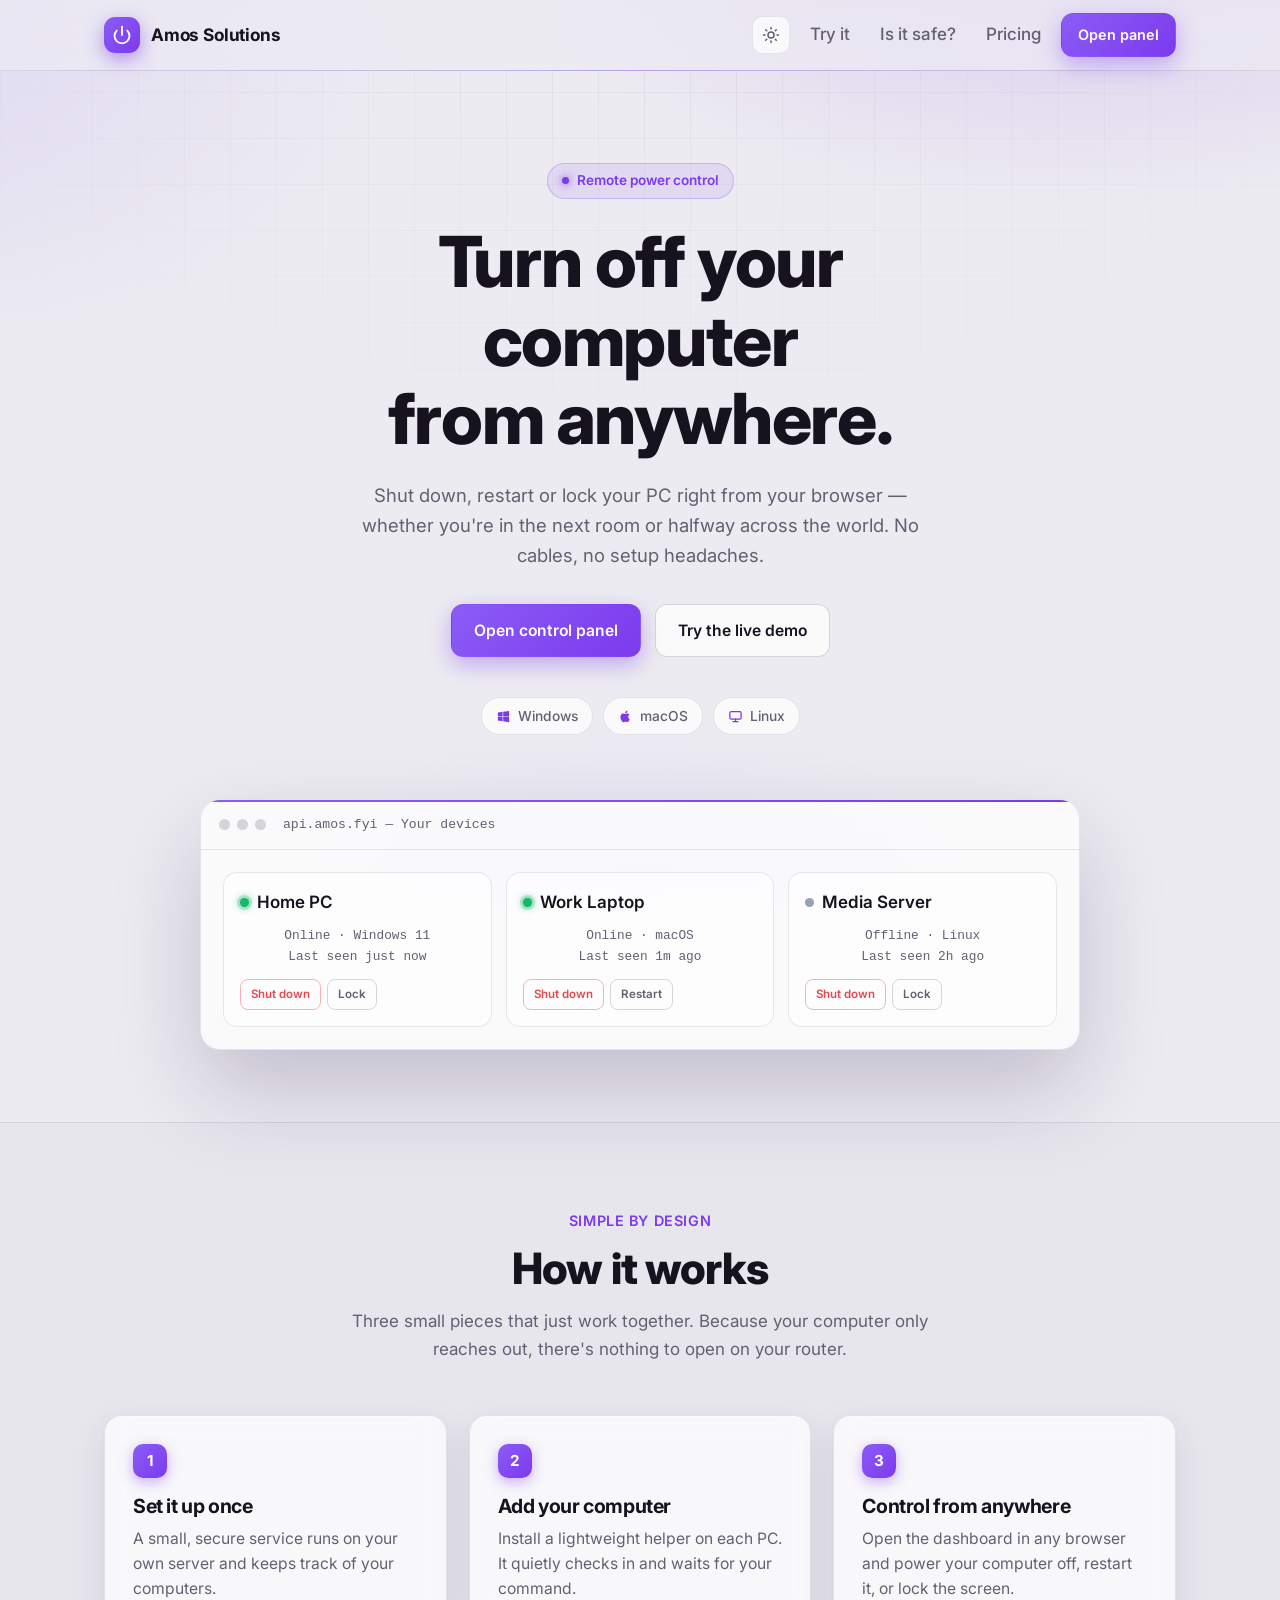
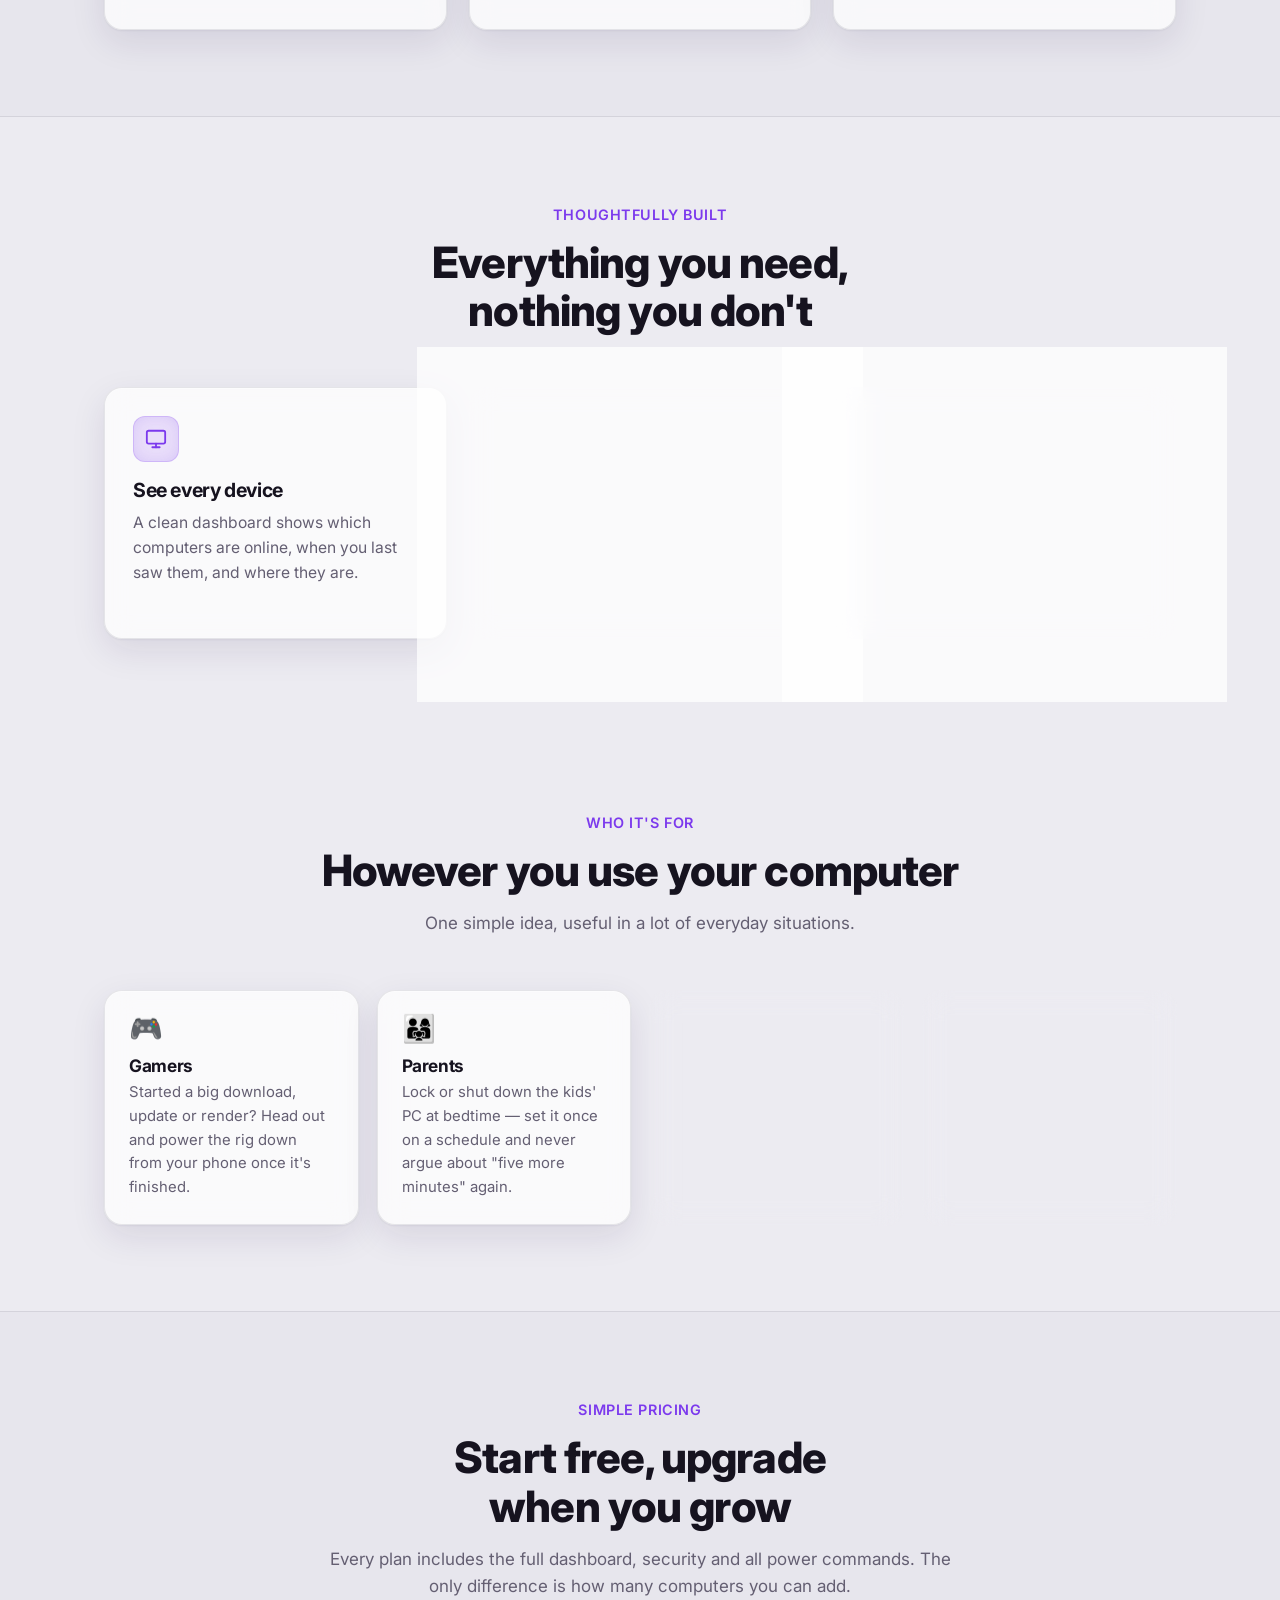
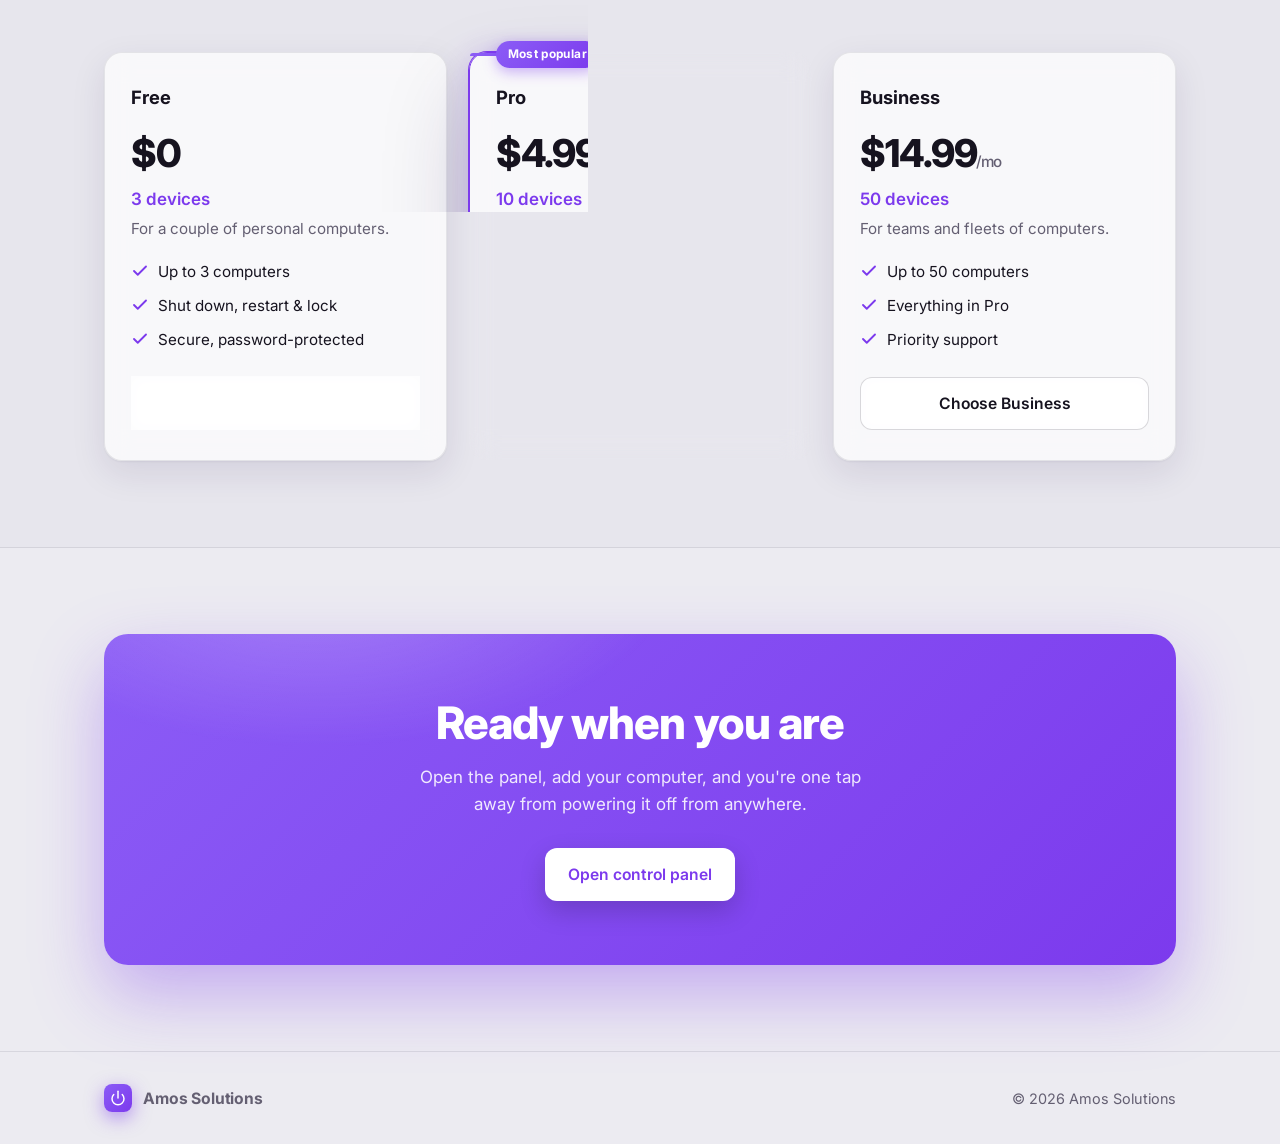
==== commit 179e7311: "Add a motion layer to the marketing site Give the site the polish of a hand-crafted landing page, al" ====
--- a/website/index.html
+++ b/website/index.html
@@ -3,7 +3,7 @@
 <head>
 <meta charset="utf-8">
 <meta name="viewport" content="width=device-width, initial-scale=1, viewport-fit=cover">
-<script>(function(){try{var t=localStorage.getItem('amos-theme')||'light';document.documentElement.setAttribute('data-theme',t);}catch(e){}})();</script>
+<script>(function(){var d=document.documentElement;d.classList.add('js');try{d.setAttribute('data-theme',localStorage.getItem('amos-theme')||'light');}catch(e){d.setAttribute('data-theme','light');}})();</script>
     <link rel="icon" href="data:image/svg+xml,%3Csvg xmlns='http://www.w3.org/2000/svg' viewBox='0 0 24 24' fill='none' stroke='%237c3aed' stroke-width='2.4' stroke-linecap='round' stroke-linejoin='round'%3E%3Cpath d='M18.36 6.64a9 9 0 1 1-12.73 0'/%3E%3Cline x1='12' y1='2' x2='12' y2='12'/%3E%3C/svg%3E">
     <meta property="og:type" content="website">
     <meta property="og:site_name" content="Amos Solutions">
@@ -24,6 +24,7 @@
 <link rel="preconnect" href="https://fonts.gstatic.com" crossorigin>
 <link rel="stylesheet" href="https://fonts.googleapis.com/css2?family=Inter:wght@400;500;600;700;800&display=swap">
 <link rel="stylesheet" href="site.css">
+<script src="site.js" defer></script>
 
 <style>
     /* Home-page hero specifics (shared system lives in site.css) */
--- a/website/site.css
+++ b/website/site.css
@@ -329,3 +329,99 @@
     .nav-right .hide-sm { display: none; }
     section.block { padding: 60px 0; }
 }
+
+/* ============================================================
+   Motion design (scroll reveals, hero intro, micro-interactions)
+   All opt-in and disabled under prefers-reduced-motion.
+   ============================================================ */
+
+/* Scroll progress bar */
+.scroll-progress {
+    position: fixed; top: 0; left: 0; right: 0; height: 3px; z-index: 60;
+    transform: scaleX(0); transform-origin: 0 50%;
+    background: linear-gradient(90deg, #8b5cf6, #c4b5fd);
+    box-shadow: 0 0 10px color-mix(in srgb, var(--accent) 70%, transparent);
+    will-change: transform;
+}
+
+/* Button press + nav underline (always on; cheap) */
+.btn:active { transform: translateY(0) scale(0.975); }
+.nav-right .link { position: relative; }
+.nav-right .link::after {
+    content: ""; position: absolute; left: 10px; right: 10px; bottom: 4px; height: 2px;
+    background: var(--grad); border-radius: 2px; transform: scaleX(0); transform-origin: 0 50%;
+    transition: transform 0.22s cubic-bezier(0.2, 0.7, 0.3, 1);
+}
+.nav-right .link:hover::after { transform: scaleX(1); }
+
+@media (prefers-reduced-motion: no-preference) {
+    /* ---- hero entrance (on load) ---- */
+    html.js body:not(.ready) .hero .wrap > *:not(.preview) { opacity: 0; }
+    html.js body.ready .hero .wrap > *:not(.preview) { animation: heroIn 0.7s cubic-bezier(0.2, 0.7, 0.3, 1) both; }
+    html.js body.ready .hero .wrap > *:nth-child(1) { animation-delay: 0.05s; }
+    html.js body.ready .hero .wrap > *:nth-child(2) { animation-delay: 0.13s; }
+    html.js body.ready .hero .wrap > *:nth-child(3) { animation-delay: 0.21s; }
+    html.js body.ready .hero .wrap > *:nth-child(4) { animation-delay: 0.29s; }
+    html.js body.ready .hero .wrap > *:nth-child(5) { animation-delay: 0.37s; }
+    @keyframes heroIn { from { opacity: 0; transform: translateY(22px); } }
+
+    /* ---- hero preview: reveal + gentle float ---- */
+    html.js .hero .preview { opacity: 0; }
+    html.js .hero .preview.is-revealed {
+        animation: previewIn 0.8s cubic-bezier(0.2, 0.7, 0.3, 1) both, floaty 7s ease-in-out 1.1s infinite;
+    }
+    @keyframes previewIn { from { opacity: 0; transform: translateY(32px) scale(0.985); } to { opacity: 1; transform: none; } }
+    @keyframes floaty { 0%, 100% { transform: translateY(0); } 50% { transform: translateY(-10px); } }
+
+    /* ---- scroll reveals ---- */
+    html.js .section-head,
+    html.js .grid3 > *,
+    html.js .uc-grid > *,
+    html.js .price-grid > *,
+    html.js .steps > *,
+    html.js .promise-grid > *,
+    html.js .cols > *,
+    html.js .faq > details,
+    html.js .cta-band {
+        opacity: 0; transform: translateY(28px);
+        transition: opacity 0.6s ease, transform 0.6s cubic-bezier(0.2, 0.7, 0.3, 1);
+    }
+    html.js .is-revealed { opacity: 1 !important; transform: none !important; }
+
+    /* stagger items within a row */
+    html.js .grid3 > *:nth-child(2),
+    html.js .steps > *:nth-child(2),
+    html.js .cols > *:nth-child(2),
+    html.js .promise-grid > *:nth-child(2) { transition-delay: 0.09s; }
+    html.js .grid3 > *:nth-child(3),
+    html.js .steps > *:nth-child(3),
+    html.js .promise-grid > *:nth-child(3) { transition-delay: 0.18s; }
+    html.js .promise-grid > *:nth-child(4) { transition-delay: 0.27s; }
+    html.js .uc-grid > *:nth-child(2) { transition-delay: 0.07s; }
+    html.js .uc-grid > *:nth-child(3) { transition-delay: 0.14s; }
+    html.js .uc-grid > *:nth-child(4) { transition-delay: 0.21s; }
+    html.js .price-grid > *:nth-child(2) { transition-delay: 0.1s; }
+    html.js .price-grid > *:nth-child(3) { transition-delay: 0.2s; }
+    html.js .faq > details:nth-child(2) { transition-delay: 0.06s; }
+    html.js .faq > details:nth-child(3) { transition-delay: 0.12s; }
+    html.js .faq > details:nth-child(4) { transition-delay: 0.18s; }
+    html.js .faq > details:nth-child(5) { transition-delay: 0.24s; }
+
+    /* ---- idle micro-motion ---- */
+    .tier.featured .flag { animation: flagPulse 2.6s ease-in-out infinite; }
+    @keyframes flagPulse {
+        0%, 100% { box-shadow: 0 4px 14px color-mix(in srgb, var(--accent) 40%, transparent); }
+        50% { box-shadow: 0 6px 22px color-mix(in srgb, var(--accent) 65%, transparent); }
+    }
+    .badge .dot { animation: dotPulse 2s ease-in-out infinite; }
+    @keyframes dotPulse { 0%, 100% { box-shadow: 0 0 8px var(--accent); } 50% { box-shadow: 0 0 16px var(--accent); } }
+    .mini .live { animation: dotPulse 2.4s ease-in-out infinite; }
+
+    /* card icons lean in on hover */
+    .card:hover .ic, .uc:hover .emoji { transform: translateY(-2px) scale(1.06); }
+    .card .ic, .uc .emoji { transition: transform 0.2s cubic-bezier(0.2, 0.7, 0.3, 1); }
+
+    /* brand mark spin-glow on hover */
+    .brand:hover .mark { box-shadow: 0 8px 26px color-mix(in srgb, var(--accent) 70%, transparent); transform: translateY(-1px); }
+    .brand .mark { transition: transform 0.2s, box-shadow 0.2s; }
+}
